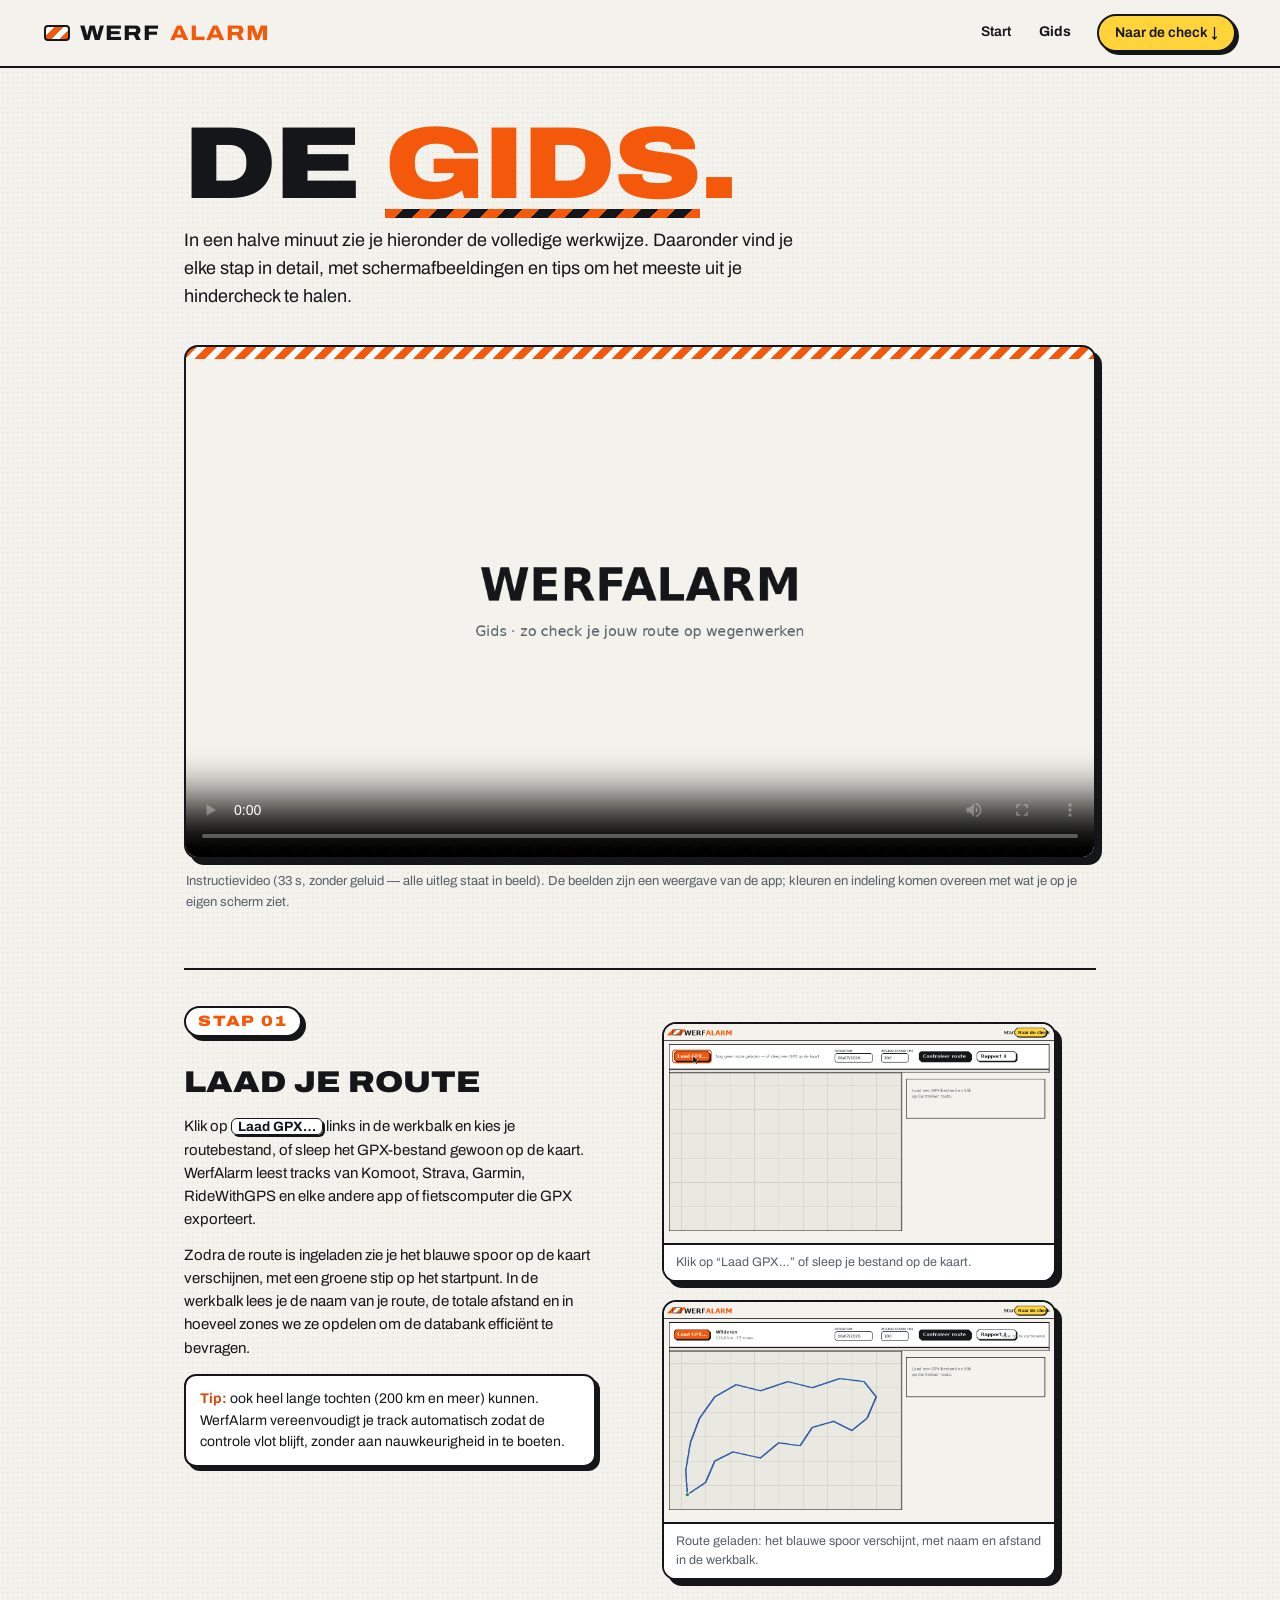
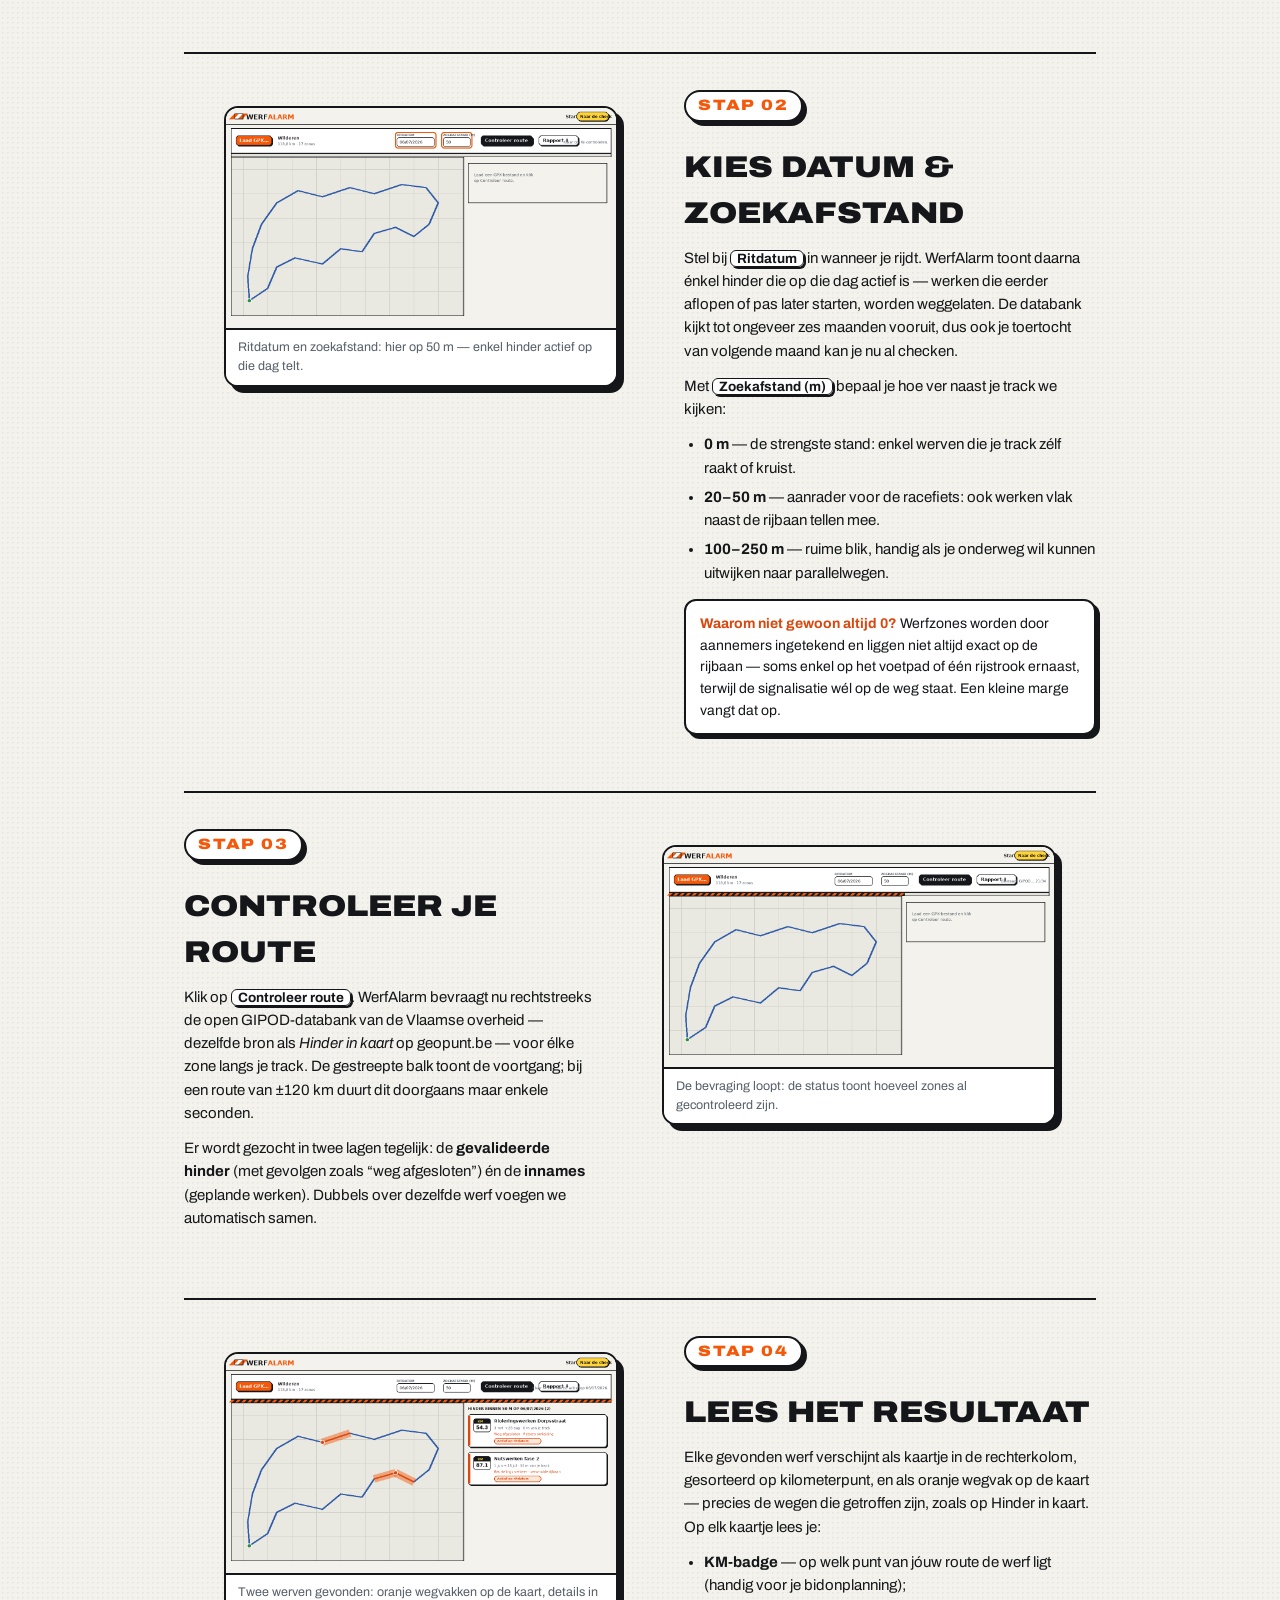
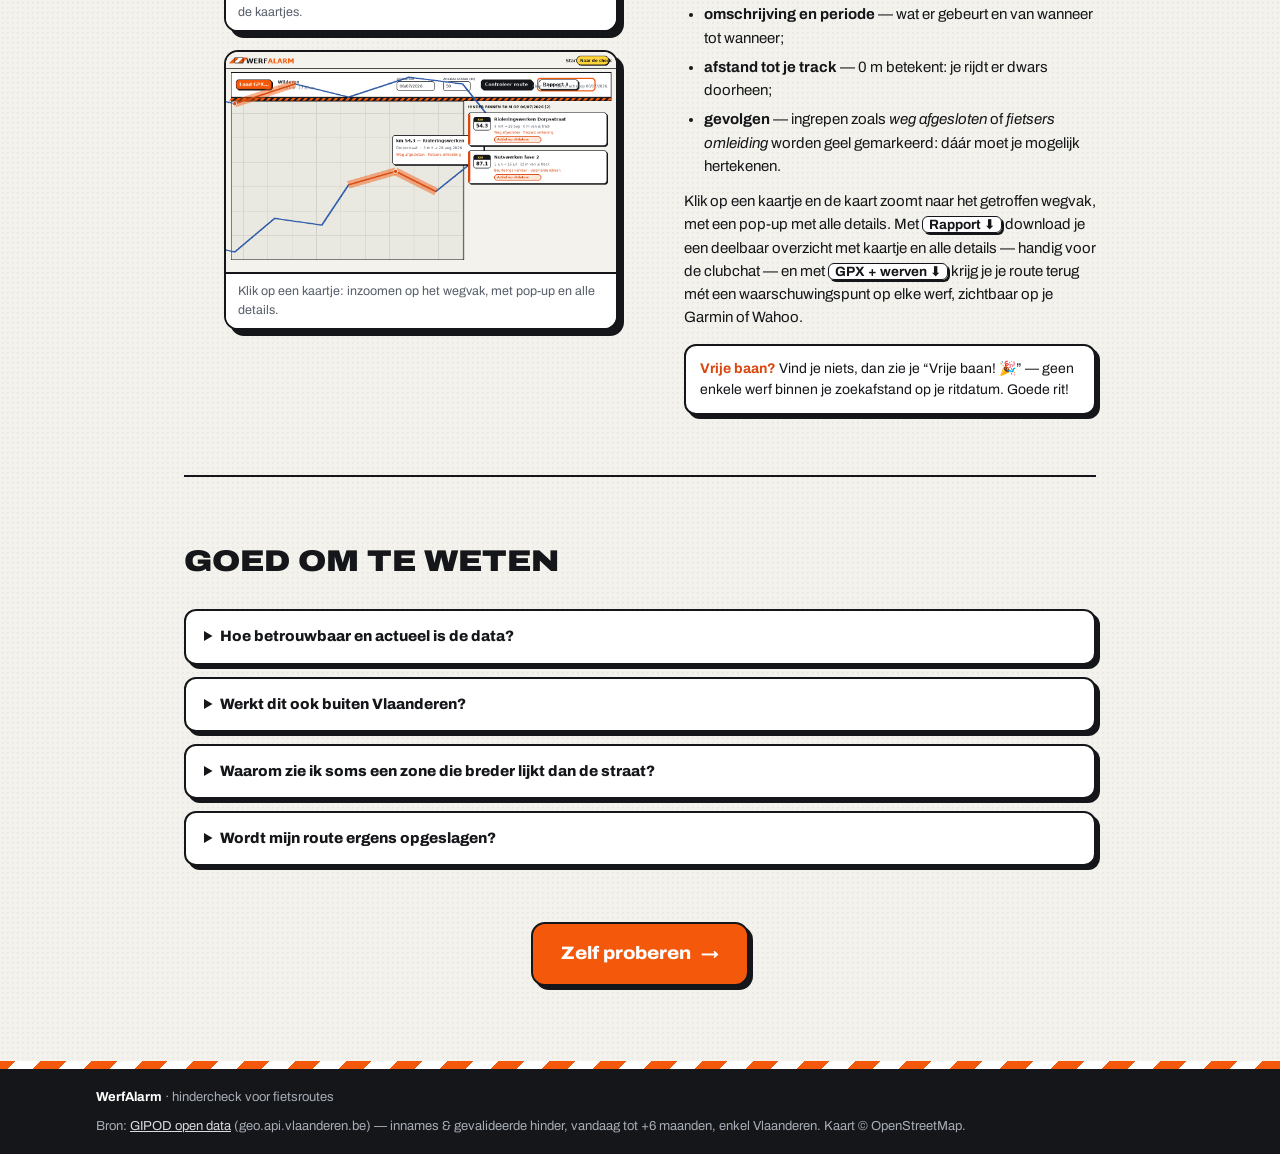
==== gids.html @ 3236983f "Report Extension Adding 2 new sections: - Altitude profie + climb description - Weather forecast" ====
<!DOCTYPE html>
<html lang="nl">
<head>
<meta charset="utf-8">
<meta name="viewport" content="width=device-width, initial-scale=1">
<title>Gids — WerfAlarm</title>
<meta name="description" content="Zo werkt WerfAlarm: bekijk de korte instructievideo en volg de stap-voor-stapgids met schermafbeeldingen.">
<link rel="icon" href="data:image/svg+xml,<svg xmlns='http://www.w3.org/2000/svg' viewBox='0 0 100 100'><text y='.9em' font-size='90'>🚧</text></svg>">
<link rel="preconnect" href="https://fonts.googleapis.com">
<link href="https://fonts.googleapis.com/css2?family=Archivo:ital,wdth,wght@0,62..125,300..900&display=swap" rel="stylesheet">
<link rel="stylesheet" href="css/style.css?v=20">
<style>
  /* pagina-specifiek voor de gids */
  .gids{max-width:1000px;margin:0 auto;padding:clamp(28px,4vw,56px) clamp(16px,4vw,44px)}
  .gids .mega{font-size:clamp(44px,8vw,110px)}
  .gids-intro{font-size:clamp(15px,1.5vw,18px);max-width:62ch;margin:18px 0 34px}
  .video-frame{border:2px solid var(--ink);border-radius:var(--radius);overflow:hidden;
    box-shadow:var(--shadow);background:var(--ink)}
  .video-frame video{display:block;width:100%;height:auto}
  .video-caption{font-size:13px;color:var(--muted);margin:12px 2px 0}
  .gstep{display:grid;grid-template-columns:minmax(0,1fr) minmax(0,1.15fr);gap:26px;align-items:start;
    margin-top:clamp(36px,5vw,56px);padding-top:clamp(24px,3vw,36px);border-top:2px solid var(--ink)}
  .gstep:nth-of-type(even){grid-template-columns:minmax(0,1.15fr) minmax(0,1fr)}
  .gstep:nth-of-type(even) .gtext{order:2}
  .gtext h2{font-weight:900;font-stretch:116%;text-transform:uppercase;font-size:clamp(22px,2.6vw,30px);margin:10px 0 10px}
  .gtext p{margin:0 0 12px;font-size:15px}
  .gtext ul{margin:0 0 12px;padding-left:20px;font-size:15px}
  .gtext li{margin-bottom:6px}
  .gtext .tip{background:var(--paper);border:2px solid var(--ink);border-radius:12px;
    box-shadow:var(--shadow-sm);padding:12px 14px;font-size:14px;margin-top:14px}
  .gtext .tip b{color:var(--orange-deep)}
  .shot{border:2px solid var(--ink);border-radius:var(--radius);box-shadow:var(--shadow);
    overflow:hidden;background:#fff}
  .shot img{display:block;width:100%;height:auto}
  .shot figcaption{font-size:12.5px;color:var(--muted);padding:8px 12px;border-top:2px solid var(--ink);background:var(--paper)}
  .shot + .shot{margin-top:18px}
  kbd,.ui{font:inherit;font-weight:700;font-size:.9em;background:var(--paper);border:1.5px solid var(--ink);
    border-radius:6px;padding:0 6px;box-shadow:2px 2px 0 var(--ink);white-space:nowrap}
  .faq{margin-top:clamp(40px,5vw,60px);padding-top:clamp(24px,3vw,36px);border-top:2px solid var(--ink)}
  .faq h2{font-weight:900;font-stretch:116%;text-transform:uppercase;font-size:clamp(22px,2.6vw,30px)}
  .faq details{background:var(--paper);border:2px solid var(--ink);border-radius:12px;box-shadow:var(--shadow-sm);
    padding:14px 18px;margin-bottom:12px}
  .faq summary{font-weight:800;cursor:pointer;font-size:15px}
  .faq p{font-size:14.5px;margin:10px 0 0}
  .backcta{margin-top:clamp(36px,5vw,56px);text-align:center}
  @media(max-width:760px){.gstep,.gstep:nth-of-type(even){grid-template-columns:1fr}
    .gstep:nth-of-type(even) .gtext{order:0}}
</style>
</head>
<body>

<nav class="topbar">
  <span class="brand"><span class="brand-stripe"></span>WERF<em>ALARM</em></span>
  <a class="navlink" href="index.html#hoe">Start</a>
  <a class="navlink" href="gids.html" aria-current="page"><b>Gids</b></a>
  <a class="navlink navlink-cta" href="index.html#app">Naar de check ↓</a>
</nav>

<main class="gids">
  <h1 class="mega"><span class="mega-line">DE <span class="hl">GIDS</span><span class="dot">.</span></span></h1>
  <p class="gids-intro">In een halve minuut zie je hieronder de volledige werkwijze. Daaronder vind je
  elke stap in detail, met schermafbeeldingen en tips om het meeste uit je hindercheck te halen.</p>

  <!-- ======================= INSTRUCTIEVIDEO ======================= -->
  <div class="video-frame">
    <video controls preload="metadata" poster="assets/gids-poster.png" playsinline>
      <source src="assets/gids.mp4" type="video/mp4">
      Je browser kan deze video niet afspelen. <a href="assets/gids.mp4">Download de video</a>.
    </video>
  </div>
  <p class="video-caption">Instructievideo (33 s, zonder geluid — alle uitleg staat in beeld). De beelden zijn een
  weergave van de app; kleuren en indeling komen overeen met wat je op je eigen scherm ziet.</p>

  <!-- ======================= STAP 1 ======================= -->
  <section class="gstep">
    <div class="gtext">
      <span class="step-nr">STAP 01</span>
      <h2>Laad je route</h2>
      <p>Klik op <span class="ui">Laad GPX…</span> links in de werkbalk en kies je routebestand,
      of sleep het GPX-bestand gewoon op de kaart. WerfAlarm leest tracks van
      Komoot, Strava, Garmin, RideWithGPS en elke andere app of fietscomputer die GPX exporteert.</p>
      <p>Zodra de route is ingeladen zie je het blauwe spoor op de kaart verschijnen, met een groene stip
      op het startpunt. In de werkbalk lees je de naam van je route, de totale afstand en in hoeveel
      zones we ze opdelen om de databank efficiënt te bevragen.</p>
      <div class="tip"><b>Tip:</b> ook heel lange tochten (200&nbsp;km en meer) kunnen. WerfAlarm vereenvoudigt
      je track automatisch zodat de controle vlot blijft, zonder aan nauwkeurigheid in te boeten.</div>
    </div>
    <div>
      <figure class="shot"><img src="assets/img/stap1-laden.png" alt="De werkbalk met de knop Laad GPX oranje omlijnd en de muisaanwijzer erop">
        <figcaption>Klik op “Laad GPX…” of sleep je bestand op de kaart.</figcaption></figure>
      <figure class="shot"><img src="assets/img/stap1-geladen.png" alt="De kaart met het blauwe routespoor en in de werkbalk de routenaam met afstand">
        <figcaption>Route geladen: het blauwe spoor verschijnt, met naam en afstand in de werkbalk.</figcaption></figure>
    </div>
  </section>

  <!-- ======================= STAP 2 ======================= -->
  <section class="gstep">
    <div class="gtext">
      <span class="step-nr">STAP 02</span>
      <h2>Kies datum &amp; zoekafstand</h2>
      <p>Stel bij <span class="ui">Ritdatum</span> in wanneer je rijdt. WerfAlarm toont daarna énkel
      hinder die op die dag actief is — werken die eerder aflopen of pas later starten, worden weggelaten.
      De databank kijkt tot ongeveer zes maanden vooruit, dus ook je toertocht van volgende maand kan je nu al checken.</p>
      <p>Met <span class="ui">Zoekafstand (m)</span> bepaal je hoe ver naast je track we kijken:</p>
      <ul>
        <li><b>0&nbsp;m</b> — de strengste stand: enkel werven die je track zélf raakt of kruist.</li>
        <li><b>20–50&nbsp;m</b> — aanrader voor de racefiets: ook werken vlak naast de rijbaan tellen mee.</li>
        <li><b>100–250&nbsp;m</b> — ruime blik, handig als je onderweg wil kunnen uitwijken naar parallelwegen.</li>
      </ul>
      <div class="tip"><b>Waarom niet gewoon altijd 0?</b> Werfzones worden door aannemers ingetekend en liggen
      niet altijd exact op de rijbaan — soms enkel op het voetpad of één rijstrook ernaast, terwijl de signalisatie
      wél op de weg staat. Een kleine marge vangt dat op.</div>
    </div>
    <div>
      <figure class="shot"><img src="assets/img/stap2-instellingen.png" alt="De velden Ritdatum en Zoekafstand oranje omlijnd, zoekafstand staat op 50 meter">
        <figcaption>Ritdatum en zoekafstand: hier op 50 m — enkel hinder actief op die dag telt.</figcaption></figure>
    </div>
  </section>

  <!-- ======================= STAP 3 ======================= -->
  <section class="gstep">
    <div class="gtext">
      <span class="step-nr">STAP 03</span>
      <h2>Controleer je route</h2>
      <p>Klik op <span class="ui">Controleer route</span>. WerfAlarm bevraagt nu rechtstreeks de open
      GIPOD-databank van de Vlaamse overheid — dezelfde bron als <i>Hinder in kaart</i> op geopunt.be —
      voor élke zone langs je track. De gestreepte balk toont de voortgang; bij een route van ±120&nbsp;km
      duurt dit doorgaans maar enkele seconden.</p>
      <p>Er wordt gezocht in twee lagen tegelijk: de <b>gevalideerde hinder</b> (met gevolgen zoals
      “weg afgesloten”) én de <b>innames</b> (geplande werken). Dubbels over dezelfde werf voegen we
      automatisch samen.</p>
    </div>
    <div>
      <figure class="shot"><img src="assets/img/stap3-bevraging.png" alt="De voortgangsbalk half gevuld met oranje strepen en de status Bevraagt GIPOD 21 van 34">
        <figcaption>De bevraging loopt: de status toont hoeveel zones al gecontroleerd zijn.</figcaption></figure>
    </div>
  </section>

  <!-- ======================= STAP 4 ======================= -->
  <section class="gstep">
    <div class="gtext">
      <span class="step-nr">STAP 04</span>
      <h2>Lees het resultaat</h2>
      <p>Elke gevonden werf verschijnt als kaartje in de rechterkolom, gesorteerd op kilometerpunt, en als
      oranje wegvak op de kaart — precies de wegen die getroffen zijn, zoals op Hinder in kaart. Op elk kaartje lees je:</p>
      <ul>
        <li><b>KM-badge</b> — op welk punt van jóuw route de werf ligt (handig voor je bidonplanning);</li>
        <li><b>omschrijving en periode</b> — wat er gebeurt en van wanneer tot wanneer;</li>
        <li><b>afstand tot je track</b> — 0 m betekent: je rijdt er dwars doorheen;</li>
        <li><b>gevolgen</b> — ingrepen zoals <i>weg afgesloten</i> of <i>fietsers omleiding</i> worden geel gemarkeerd:
        dáár moet je mogelijk hertekenen.</li>
      </ul>
      <p>Klik op een kaartje en de kaart zoomt naar het getroffen wegvak, met een pop-up met alle details.
      Met <span class="ui">Rapport ⬇</span> download je een deelbaar overzicht met kaartje en alle details —
      handig voor de clubchat — en met <span class="ui">GPX + werven ⬇</span> krijg je je route terug mét een
      waarschuwingspunt op elke werf, zichtbaar op je Garmin of Wahoo.</p>
      <div class="tip"><b>Vrije baan?</b> Vind je niets, dan zie je “Vrije baan! 🎉” — geen enkele werf
      binnen je zoekafstand op je ritdatum. Goede rit!</div>
    </div>
    <div>
      <figure class="shot"><img src="assets/img/stap4-resultaat.png" alt="Twee resultaatkaartjes in de rechterkolom en twee oranje werfzones op het routespoor">
        <figcaption>Twee werven gevonden: oranje wegvakken op de kaart, details in de kaartjes.</figcaption></figure>
      <figure class="shot"><img src="assets/img/stap4-detail.png" alt="Ingezoomde kaart met pop-up met kilometerpunt, periode en gevolgen van de werf">
        <figcaption>Klik op een kaartje: inzoomen op het wegvak, met pop-up en alle details.</figcaption></figure>
    </div>
  </section>

  <!-- ======================= FAQ ======================= -->
  <section class="faq">
    <h2>Goed om te weten</h2>
    <details>
      <summary>Hoe betrouwbaar en actueel is de data?</summary>
      <p>WerfAlarm bevraagt live de open GIPOD-databank — het officiële register waarin steden, gemeenten en
      nutsbedrijven innames van de openbare weg in Vlaanderen registreren. Je ziet dus exact dezelfde informatie
      als op geopunt.be/hinder-in-kaart, op het moment dat jij controleert. Kleine, niet-geregistreerde of
      last-minute werken kunnen ontbreken; de databank kijkt tot ±6 maanden vooruit.</p>
    </details>
    <details>
      <summary>Werkt dit ook buiten Vlaanderen?</summary>
      <p>Nee — GIPOD dekt enkel Vlaanderen. Stukken route door Brussel of Wallonië komen leeg terug:
      dat betekent “geen data”, niet “geen wegenwerken”.</p>
    </details>
    <details>
      <summary>Waarom zie ik soms een zone die breder lijkt dan de straat?</summary>
      <p>De vorm komt rechtstreeks van de aannemer of gemeente die de werf intekende. Meestal is dat netjes
      langs de weg, maar soms is het een ruwe cirkel of rechthoek rond de werfzone. Bekijk in dat geval de
      pop-up: de omschrijving en gevolgen vertellen je wat er écht aan de hand is.</p>
    </details>
    <details>
      <summary>Wordt mijn route ergens opgeslagen?</summary>
      <p>Nee. Je GPX wordt volledig in je eigen browser verwerkt; enkel de kaartuitsnedes (zones) worden als
      zoekvraag naar de open databank gestuurd. Er is geen account en er wordt niets bewaard.</p>
    </details>
  </section>

  <div class="backcta">
    <a class="btn btn-primary btn-big" href="index.html#app">Zelf proberen <span class="arrow">→</span></a>
  </div>
</main>

<footer class="footer">
  <div class="barrier thin" aria-hidden="true"></div>
  <div class="footer-inner">
    <span><b>WerfAlarm</b> · hindercheck voor fietsroutes</span>
    <span>Bron: <a href="https://www.geopunt.be/hinder-in-kaart" target="_blank" rel="noopener">GIPOD open data</a> (geo.api.vlaanderen.be) — innames &amp; gevalideerde hinder, vandaag tot +6 maanden, enkel Vlaanderen. Kaart © OpenStreetMap.</span>
  </div>
</footer>

</body>
</html>
---- css/style.css ----
/* =========================================================
   WERFALARM — hindercheck voor fietsroutes
   Redesign 2026: tactile signage-brutalism
   · typografie als architectuur (viewport-geschaalde variabele font)
   · bento-grid met nette mobiele collapse
   · harde offset-schaduwen, zichtbare randen, korrel
   · functionele micro-interacties, scroll-reveals (CSS-only)
   · dopamine-oranje op krijtwit, AA-contrast, reduced-motion-proof
   ========================================================= */
:root{
  --chalk:#F4F2EC;           /* krijtwit (Cloud Dancer-achtig) */
  --paper:#FFFFFF;
  --ink:#141619;             /* asfalt-zwart */
  --muted:#565E68;
  --line:#141619;            /* randen = inkt: tactiel, geen grijs */
  --soft:#E3E1D9;
  --orange:#F4590B;          /* signalisatie, opgeschroefd */
  --orange-deep:#D9480F;
  --orange-bg:#FFE8D9;
  --yellow:#FFD43B;          /* veiligheidsgeel accent */
  --route:#2F5AA8;
  --ok:#2B8A3E;
  --shadow:6px 6px 0 var(--ink);       /* harde offset-schaduw */
  --shadow-sm:4px 4px 0 var(--ink);
  --radius:14px;
  --font:"Archivo",system-ui,sans-serif;
}
*{box-sizing:border-box}
html{scroll-behavior:smooth}
body{margin:0;font-family:var(--font);color:var(--ink);background:var(--chalk);line-height:1.55;
  /* subtiele korrel: tactiel, ~0 bytes extra */
  background-image:radial-gradient(rgba(20,22,25,.05) 1px, transparent 1px);
  background-size:5px 5px}
a{color:inherit}
::selection{background:var(--orange);color:#fff}
:focus-visible{outline:3px solid var(--route);outline-offset:2px}

/* ---------- barrier / nadar-motief ---------- */
.barrier{height:14px;background:repeating-linear-gradient(-45deg,var(--orange) 0 18px,#fff 18px 36px)}
.barrier.thin{height:8px}

/* =========================== TOPBAR =========================== */
.topbar{position:sticky;top:0;z-index:1200;display:flex;align-items:center;gap:24px;
  padding:14px clamp(16px,4vw,44px);background:color-mix(in srgb,var(--chalk) 82%,transparent);
  backdrop-filter:blur(10px);border-bottom:2px solid var(--ink)}
.brand{font-weight:800;font-stretch:118%;font-size:21px;letter-spacing:.05em;display:flex;align-items:center;gap:10px;margin-right:auto}
.brand em{font-style:normal;color:var(--orange)}
.brand-stripe{width:26px;height:16px;background:repeating-linear-gradient(-45deg,var(--orange) 0 6px,#fff 6px 12px);border:2px solid var(--ink);border-radius:4px}
.navlink{font-size:14px;font-weight:600;text-decoration:none;padding:6px 2px;border-bottom:2px solid transparent;transition:border-color .15s}
.navlink:hover{border-color:var(--orange)}
.navlink-cta{border:2px solid var(--ink);border-radius:99px;padding:6px 16px;background:var(--yellow);box-shadow:3px 3px 0 var(--ink);transition:transform .12s,box-shadow .12s}
.navlink-cta:hover{transform:translate(-1px,-1px);box-shadow:4px 4px 0 var(--ink);border-color:var(--ink)}

/* =========================== HERO: TYPE ALS ARCHITECTUUR =========================== */
.hero{padding:clamp(28px,5vw,64px) clamp(16px,4vw,44px) clamp(30px,4vw,56px);max-width:1400px;margin:0 auto}
.mega{margin:0;font-weight:900;font-stretch:120%;text-transform:uppercase;
  font-size:clamp(56px,11.5vw,170px);line-height:.88;letter-spacing:-.01em}
.mega-line{display:block;animation:rise .6s cubic-bezier(.2,.8,.2,1) both}
.mega-line:nth-child(2){animation-delay:.08s;margin-left:clamp(20px,6vw,120px)}
.mega-line:nth-child(3){animation-delay:.16s}
@keyframes rise{from{opacity:0;transform:translateY(.35em)}to{opacity:1;transform:none}}
.hl{color:var(--orange);position:relative;white-space:nowrap}
.hl::after{content:"";position:absolute;left:0;right:0;bottom:.02em;height:.09em;
  background:repeating-linear-gradient(-45deg,var(--orange) 0 12px,var(--ink) 12px 24px)}
.dot{color:var(--orange)}
.hero-row{display:flex;flex-wrap:wrap;gap:28px;align-items:flex-start;justify-content:space-between;
  margin-top:clamp(22px,3vw,40px);padding-top:22px;border-top:2px solid var(--ink)}
.lede{font-size:clamp(16px,1.6vw,20px);max-width:56ch;margin:0;color:var(--ink)}
.lede strong{background:var(--yellow);padding:0 4px;border-radius:4px}
.hero-cta{display:flex;flex-direction:column;gap:10px;align-items:flex-start}
.hero-note{font-size:13px;color:var(--muted);margin:0;line-height:1.5}

/* =========================== MARQUEE (kinetische typografie) =========================== */
.marquee{overflow:hidden;background:var(--ink);color:var(--chalk);border-block:2px solid var(--ink);padding:10px 0}
.marquee-track{display:flex;width:max-content;animation:scroll 26s linear infinite}
.marquee span{font-weight:800;font-stretch:115%;font-size:17px;letter-spacing:.14em;white-space:nowrap;padding-right:1em}
.marquee span::selection{background:var(--yellow);color:var(--ink)}
@keyframes scroll{to{transform:translateX(-50%)}}
.marquee:hover .marquee-track{animation-play-state:paused}

/* =========================== BENTO =========================== */
.bento-wrap{max-width:1400px;margin:0 auto;padding:clamp(36px,5vw,64px) clamp(16px,4vw,44px)}
.section-title{font-weight:900;font-stretch:118%;text-transform:uppercase;
  font-size:clamp(26px,3.6vw,44px);letter-spacing:0;margin:0 0 24px}
.bento{display:grid;gap:16px;grid-template-columns:repeat(6,1fr)}
.cell{background:var(--paper);border:2px solid var(--ink);border-radius:var(--radius);
  padding:22px;box-shadow:var(--shadow);transition:transform .15s,box-shadow .15s}
.cell:hover{transform:translate(-2px,-2px);box-shadow:8px 8px 0 var(--ink)}
.cell-step{grid-column:span 2}
.cell-stat{grid-column:span 2;display:flex;flex-direction:column;justify-content:flex-end;min-height:150px}
.cell-live{grid-column:span 2;position:relative}
.cell-orange{background:var(--orange);color:#fff}
.cell-orange p{color:#fff}
.step-nr{font-weight:900;font-stretch:120%;font-size:15px;letter-spacing:.12em;color:var(--orange);
  border:2px solid var(--ink);border-radius:99px;padding:2px 12px;display:inline-block;background:var(--paper);box-shadow:var(--shadow-sm);margin-bottom:12px}
.cell h3{font-weight:800;font-stretch:112%;font-size:20px;text-transform:uppercase;letter-spacing:.02em;margin:0 0 6px}
.cell p{margin:0;font-size:14.5px;color:var(--muted)}
.stat{font-weight:900;font-stretch:122%;font-size:clamp(52px,5.5vw,76px);line-height:.9}
.stat small{font-size:.35em;font-weight:800;letter-spacing:.06em;margin-left:4px}
.pulse{position:absolute;top:22px;right:22px;width:14px;height:14px;border-radius:50%;background:var(--ok);border:2px solid var(--ink)}
.pulse::after{content:"";position:absolute;inset:-6px;border-radius:50%;border:2px solid var(--ok);animation:ping 1.8s ease-out infinite}
@keyframes ping{from{transform:scale(.5);opacity:1}to{transform:scale(1.5);opacity:0}}

/* CSS-only scroll-reveal (progressief; valt terug op gewoon zichtbaar) */
@supports (animation-timeline: view()){
  .reveal{animation:reveal .5s ease-out both;animation-timeline:view();animation-range:entry 0% entry 55%}
  @keyframes reveal{from{opacity:0;transform:translateY(22px)}to{opacity:1;transform:none}}
}

/* =========================== BUTTONS =========================== */
.btn{font:inherit;font-weight:800;font-stretch:110%;font-size:15px;padding:12px 22px;border-radius:12px;
  border:2px solid var(--ink);cursor:pointer;text-decoration:none;display:inline-flex;align-items:center;gap:10px;
  box-shadow:var(--shadow-sm);transition:transform .12s,box-shadow .12s,background .15s}
.btn:hover:not([disabled]){transform:translate(-2px,-2px);box-shadow:6px 6px 0 var(--ink)}
.btn:active:not([disabled]){transform:translate(2px,2px);box-shadow:1px 1px 0 var(--ink)}
.btn[disabled]{opacity:.45;cursor:default;box-shadow:var(--shadow-sm)}
.btn-primary{background:var(--orange);color:#fff}
.btn-primary:hover:not([disabled]){background:var(--orange-deep)}
.btn-big{font-size:18px;padding:16px 28px;border-radius:14px}
.btn-big .arrow{transition:transform .15s}
.btn-big:hover .arrow{transform:translateX(4px)}
.btn-dark{background:var(--ink);color:#fff}
.btn-ghost{background:var(--paper);color:var(--ink)}
.filebtn{position:relative;overflow:hidden}
.filebtn input{position:absolute;inset:0;opacity:0;cursor:pointer}

/* =========================== APP =========================== */
.app{max-width:1400px;margin:0 auto;padding:0 clamp(12px,3vw,32px) 44px}
.toolbar{display:flex;flex-wrap:wrap;align-items:end;gap:14px;background:var(--paper);
  border:2px solid var(--ink);border-radius:var(--radius) var(--radius) 0 0;padding:16px 18px;position:relative;z-index:500}
.routeinfo{font-size:13.5px;color:var(--muted);align-self:center;margin-right:auto}
.routeinfo b{color:var(--ink)}
.field{display:flex;flex-direction:column;gap:4px}
.field label{font-size:11.5px;font-weight:700;letter-spacing:.08em;text-transform:uppercase;color:var(--muted)}
.field input,.field select{font:inherit;font-size:15px;padding:9px 10px;border:2px solid var(--ink);border-radius:10px;background:#fff}
.field select{cursor:pointer}
#range{width:92px}
.checkline{display:inline-flex;align-items:center;gap:8px;font-size:13.5px;font-weight:700;color:var(--ink);
  border:2px solid var(--ink);border-radius:10px;background:#fff;padding:8px 12px;cursor:pointer;user-select:none}
.checkline input{width:16px;height:16px;accent-color:var(--orange-deep);cursor:pointer}
.checkline:has(input:checked){background:var(--orange-bg)}
.status{font-size:13.5px;color:var(--muted);align-self:center;min-width:170px}
.bar{height:8px;background:var(--soft);border-inline:2px solid var(--ink)}
.bar i{display:block;height:100%;width:0;transition:width .3s;
  background:repeating-linear-gradient(-45deg,var(--orange) 0 12px,var(--ink) 12px 24px)}

/* routestrook: je rit van 0 → einde, met een tik per werf */
.strip{position:relative;height:64px;background:var(--paper);border-inline:2px solid var(--ink);border-bottom:2px solid var(--ink);padding:0 26px}
.strip-line{position:absolute;left:26px;right:26px;top:30px;height:4px;background:var(--ink);border-radius:2px}
.strip-start{position:absolute;top:24px;width:16px;height:16px;border-radius:50%;background:var(--ok);border:2px solid var(--ink);transform:translateX(-50%)}
.strip-end{position:absolute;top:24px;width:16px;height:16px;background:
  conic-gradient(var(--ink) 0 25%,#fff 0 50%,var(--ink) 0 75%,#fff 0);border:2px solid var(--ink);transform:translateX(-50%)}
.strip-label{position:absolute;top:44px;font-size:11px;font-weight:700;color:var(--muted);transform:translateX(-50%)}
.strip-tick{position:absolute;top:16px;width:18px;height:18px;padding:0;transform:translateX(-50%) rotate(45deg);
  background:var(--orange);border:2px solid var(--ink);border-radius:4px;cursor:pointer;box-shadow:2px 2px 0 var(--ink);
  transition:transform .12s,background .12s}
.strip-tick:hover{transform:translateX(-50%) rotate(45deg) scale(1.25);background:var(--orange-deep)}
.strip-tick span{position:absolute;inset:0;transform:rotate(-45deg);font-size:0}
.card.flash{animation:flash .9s ease-out}
@keyframes flash{0%{background:var(--yellow)}100%{background:var(--paper)}}
.card.hard{border-left-color:#A61E04}
.hardtag{display:inline-block;font-size:11px;font-weight:800;padding:2px 10px;border-radius:99px;margin:6px 0 0 6px;
  background:#A61E04;color:#fff;border:1.5px solid var(--ink)}
.strip-tick.hard{background:#A61E04}
.strip-tick.hard:hover{background:#7E1703}

/* segmented filter/sorteer-knoppen boven de resultaten */
.seg-row{display:flex;flex-wrap:wrap;gap:10px;margin:2px 0 14px}
.seg{display:inline-flex;border:2px solid var(--ink);border-radius:10px;overflow:hidden;background:var(--paper);box-shadow:var(--shadow-sm)}
.seg-btn{font:inherit;font-weight:700;font-size:12.5px;padding:7px 12px;border:none;background:var(--paper);cursor:pointer}
.seg-btn+.seg-btn{border-left:2px solid var(--ink)}
.seg-btn[aria-pressed="true"]{background:var(--ink);color:var(--yellow)}
.seg-btn:hover:not([aria-pressed="true"]){background:var(--orange-bg)}

.workspace{display:grid;grid-template-columns:minmax(0,1.35fr) minmax(360px,1fr);min-height:560px;
  border:2px solid var(--ink);border-top:none;border-radius:0 0 var(--radius) var(--radius);overflow:hidden;box-shadow:var(--shadow)}
.map{min-height:420px}
.map.dropping{outline:5px dashed var(--orange);outline-offset:-5px}
.results{overflow:auto;max-height:78vh;border-left:2px solid var(--ink);background:var(--chalk);padding:16px}
.results h2{font-weight:800;font-stretch:112%;font-size:15px;text-transform:uppercase;letter-spacing:.1em;color:var(--ink);margin:16px 0 12px}

/* resultaatkaarten */
.card{background:var(--paper);border:2px solid var(--ink);border-left:8px solid var(--orange-deep);border-radius:12px;
  padding:12px 14px;margin-bottom:14px;cursor:pointer;display:flex;gap:14px;box-shadow:var(--shadow-sm);
  transition:transform .12s,box-shadow .12s}
.card:hover{transform:translate(-2px,-2px);box-shadow:6px 6px 0 var(--ink)}
.km{flex:0 0 auto;width:62px;border:2px solid var(--ink);border-radius:10px;overflow:hidden;text-align:center;align-self:flex-start;background:#fff}
.km b{display:block;background:var(--ink);color:var(--yellow);font-size:10px;letter-spacing:.16em;padding:2px 0;font-weight:800}
.km span{display:block;font-weight:900;font-stretch:115%;font-size:20px;font-variant-numeric:tabular-nums;padding:2px 0 4px}
.body{min-width:0}
.body h3{margin:0 0 3px;font-size:15px;font-weight:700;line-height:1.3}
.meta{font-size:12.5px;color:var(--muted);line-height:1.55}
.meta b{color:var(--ink);font-weight:600}
.chip{display:inline-block;font-size:11px;font-weight:800;padding:2px 10px;border-radius:99px;margin-top:6px;
  background:var(--orange-bg);color:var(--orange-deep);border:1.5px solid var(--orange-deep)}
.cons{font-size:12.5px;margin-top:6px}
.cons em{font-style:normal;background:var(--yellow);border-radius:4px;padding:0 4px;font-weight:700}

.empty{border:2px dashed var(--ink);border-radius:var(--radius);padding:28px 22px;text-align:center;color:var(--muted);font-size:14.5px;background:var(--paper)}
.empty-icon{font-size:34px;display:block;margin-bottom:8px}
.empty strong{color:var(--ok)}
.error{display:none;background:#FDEBEB;border:2px solid #8A2626;color:#8A2626;border-radius:var(--radius);padding:12px 14px;font-size:13.5px;line-height:1.5;margin-bottom:12px}
.note{font-size:12.5px;color:var(--muted)}

/* =========================== FOOTER =========================== */
.footer{background:var(--ink);color:#A7ADB6;margin-top:24px}
.footer-inner{max-width:1200px;margin:0 auto;padding:18px clamp(20px,5vw,56px);display:flex;flex-wrap:wrap;gap:8px 28px;font-size:13px}
.footer b{color:#fff}
.footer a{color:#D8DBDF}

/* =========================== RESPONSIVE =========================== */
@media(max-width:1020px){
  .cell-step{grid-column:span 3}
  .cell-stat,.cell-live{grid-column:span 3}
}
@media(max-width:680px){
  .bento{grid-template-columns:1fr}
  .cell-step,.cell-stat,.cell-live{grid-column:span 1}
  .mega-line:nth-child(2){margin-left:8vw}
  .workspace{grid-template-columns:1fr;grid-template-rows:48vh minmax(0,1fr)}
  .results{border-left:none;border-top:2px solid var(--ink);max-height:none}
  .navlink:not(.navlink-cta){display:none}
}
/* =========================== TOEGANKELIJKHEID =========================== */
@media(prefers-reduced-motion:reduce){
  html{scroll-behavior:auto}
  .mega-line{animation:none}
  .marquee-track{animation:none;flex-wrap:wrap}
  .pulse::after{animation:none}
  .reveal{animation:none!important}
  .card.flash{animation:none}
  .strip-tick{transition:none}
  .btn,.card,.cell,.navlink-cta,.bar i{transition:none}
}
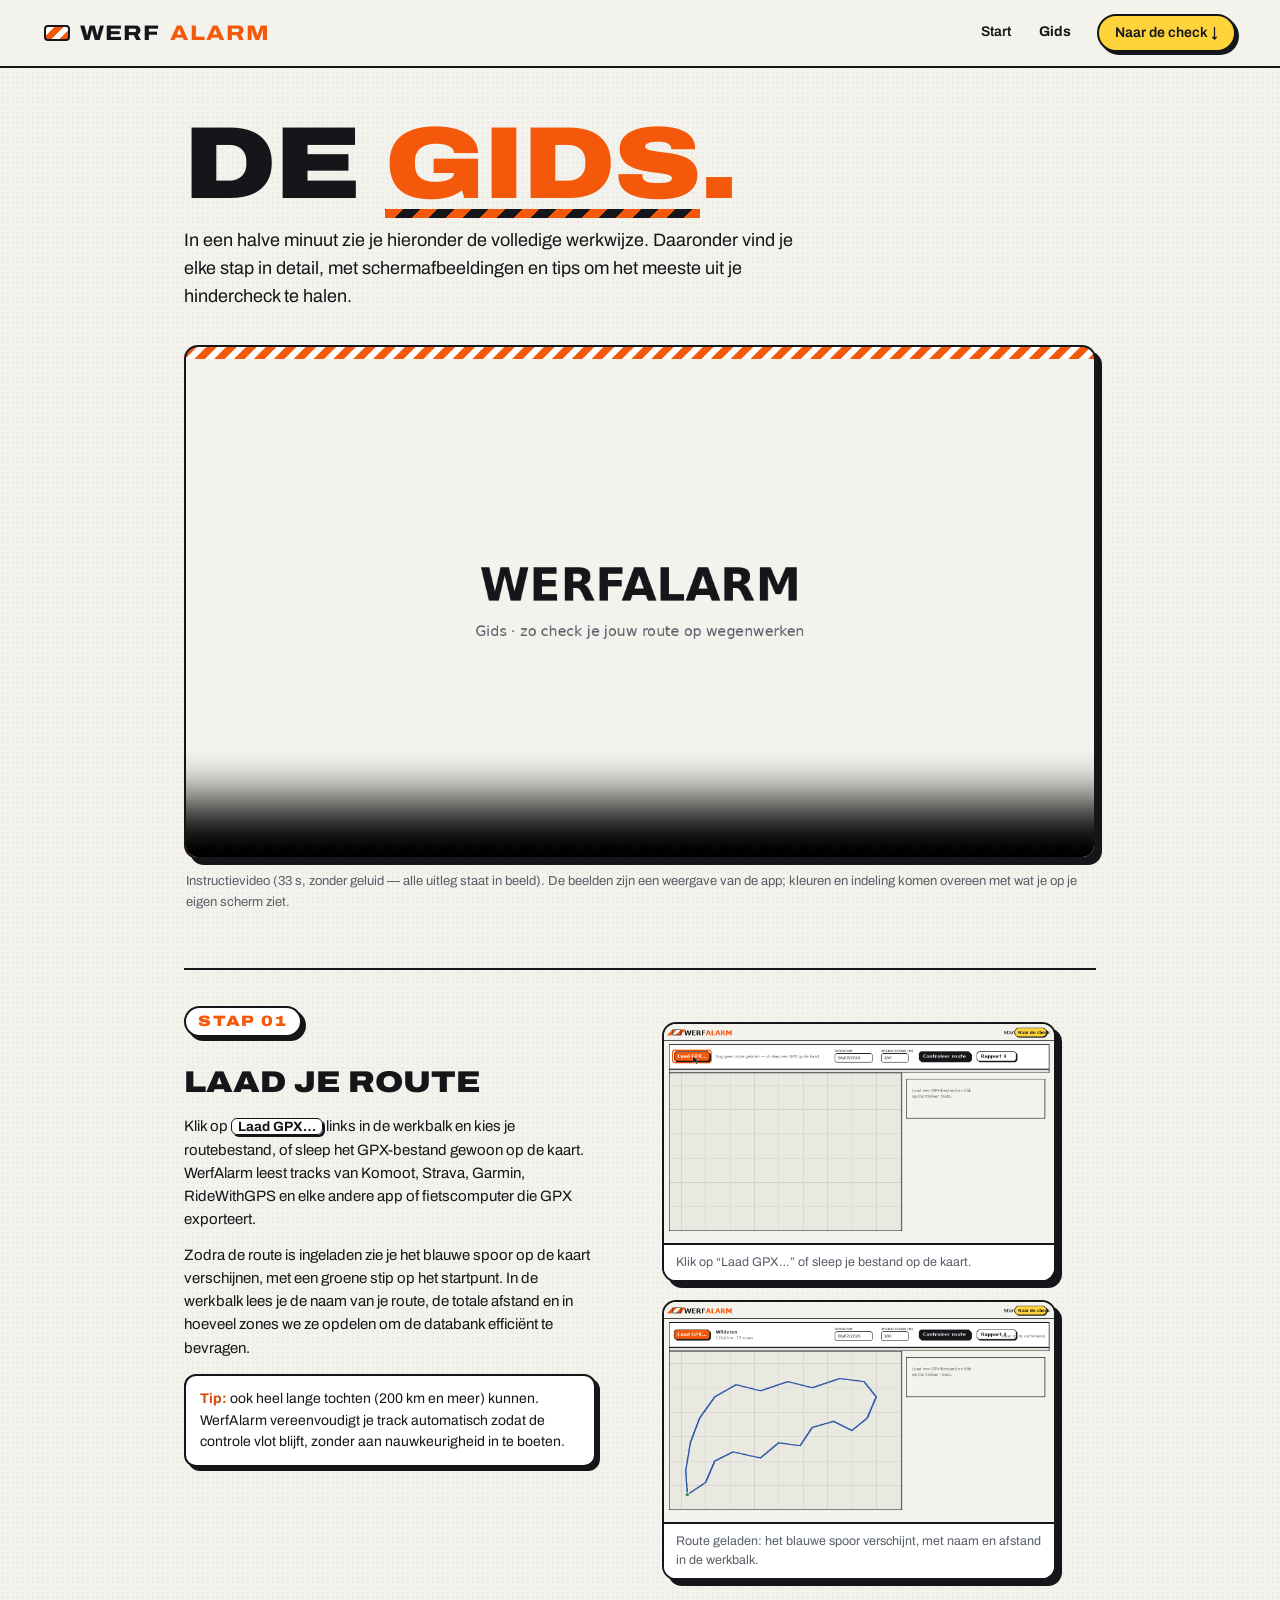
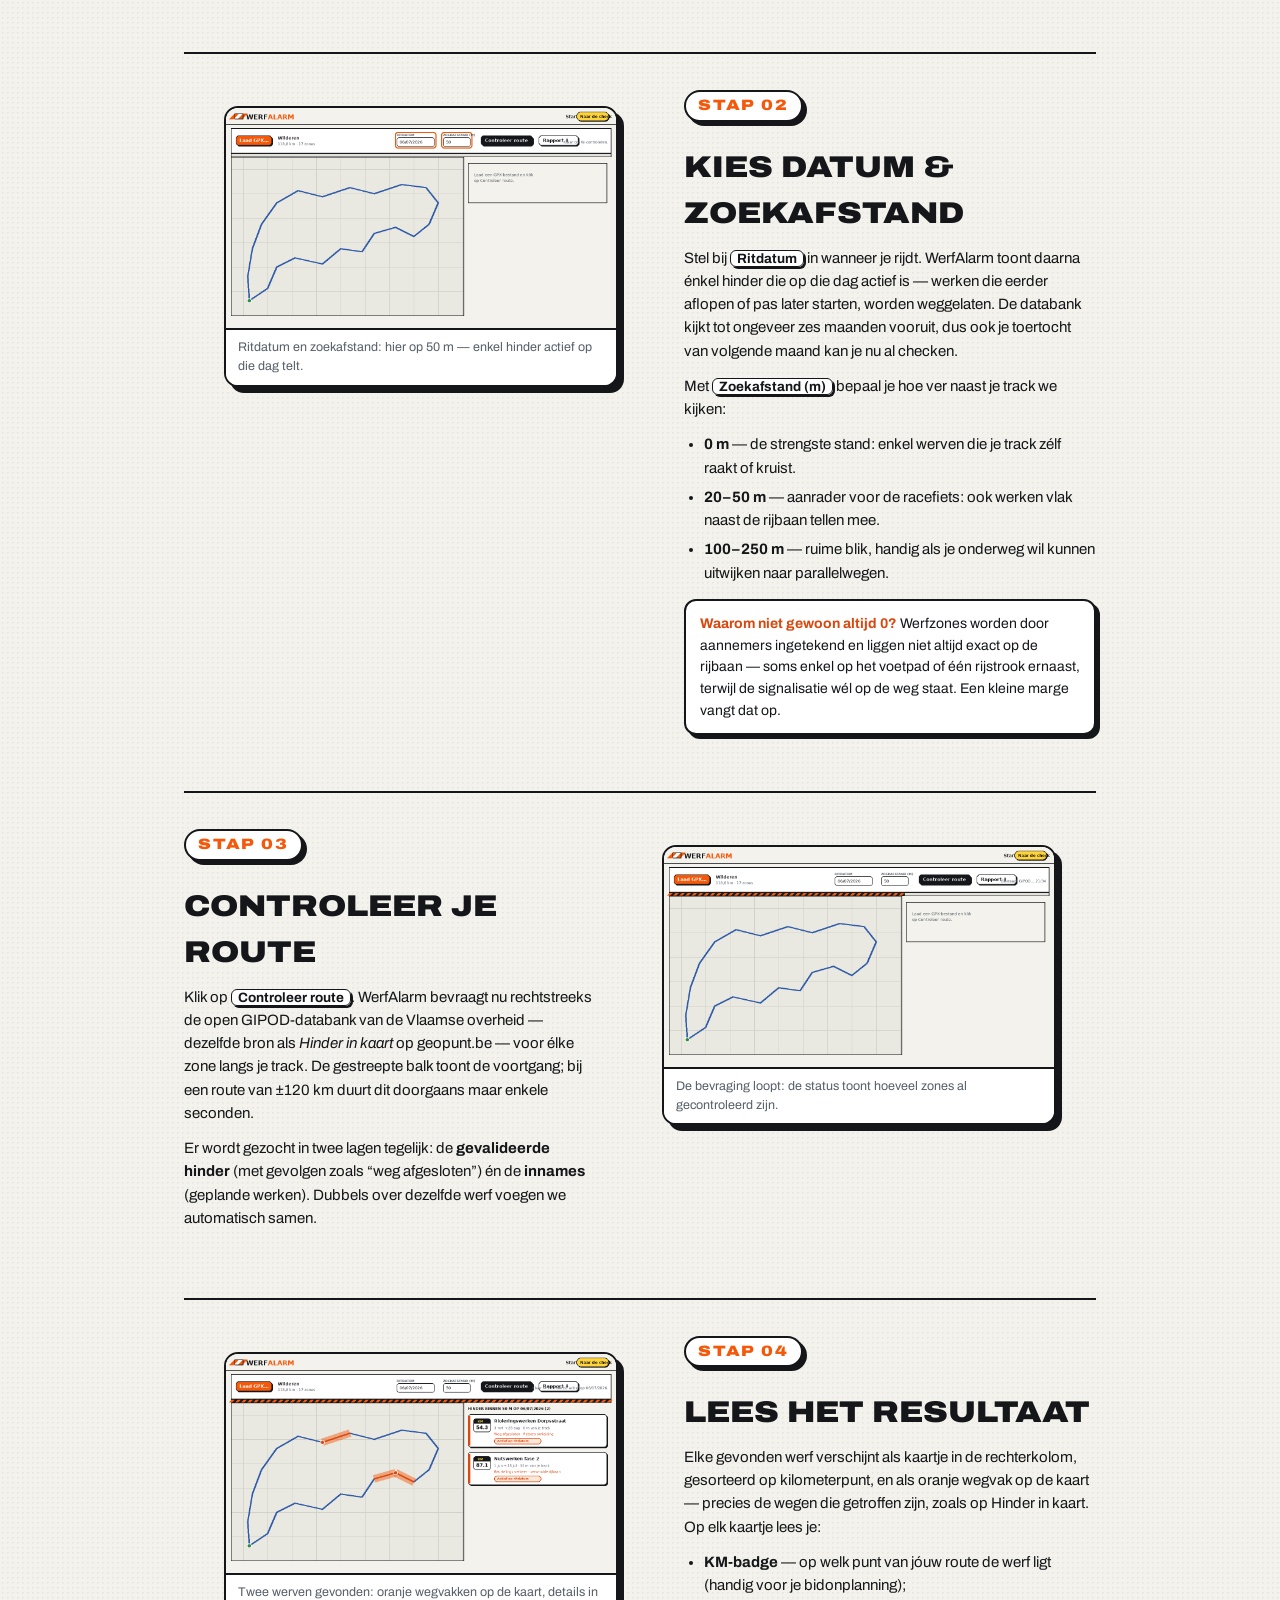
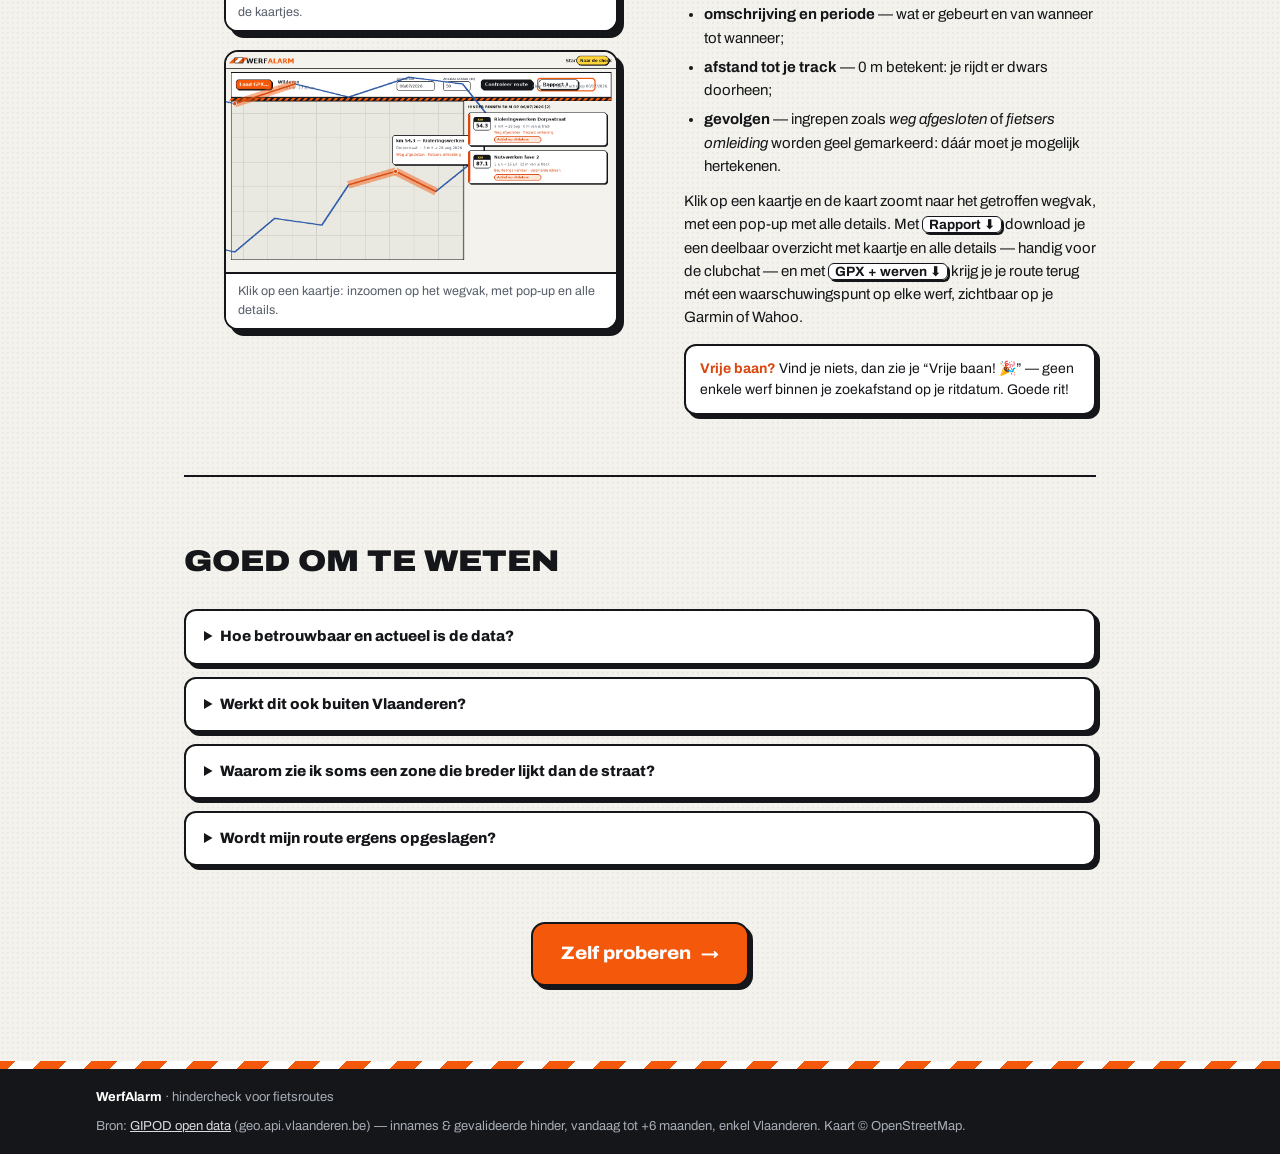
==== commit d0d990bc: "Extending the report functionality" ====
--- a/gids.html
+++ b/gids.html
@@ -8,7 +8,7 @@
 <link rel="icon" href="data:image/svg+xml,<svg xmlns='http://www.w3.org/2000/svg' viewBox='0 0 100 100'><text y='.9em' font-size='90'>🚧</text></svg>">
 <link rel="preconnect" href="https://fonts.googleapis.com">
 <link href="https://fonts.googleapis.com/css2?family=Archivo:ital,wdth,wght@0,62..125,300..900&display=swap" rel="stylesheet">
-<link rel="stylesheet" href="css/style.css?v=20">
+<link rel="stylesheet" href="css/style.css?v=21">
 <style>
   /* pagina-specifiek voor de gids */
   .gids{max-width:1000px;margin:0 auto;padding:clamp(28px,4vw,56px) clamp(16px,4vw,44px)}
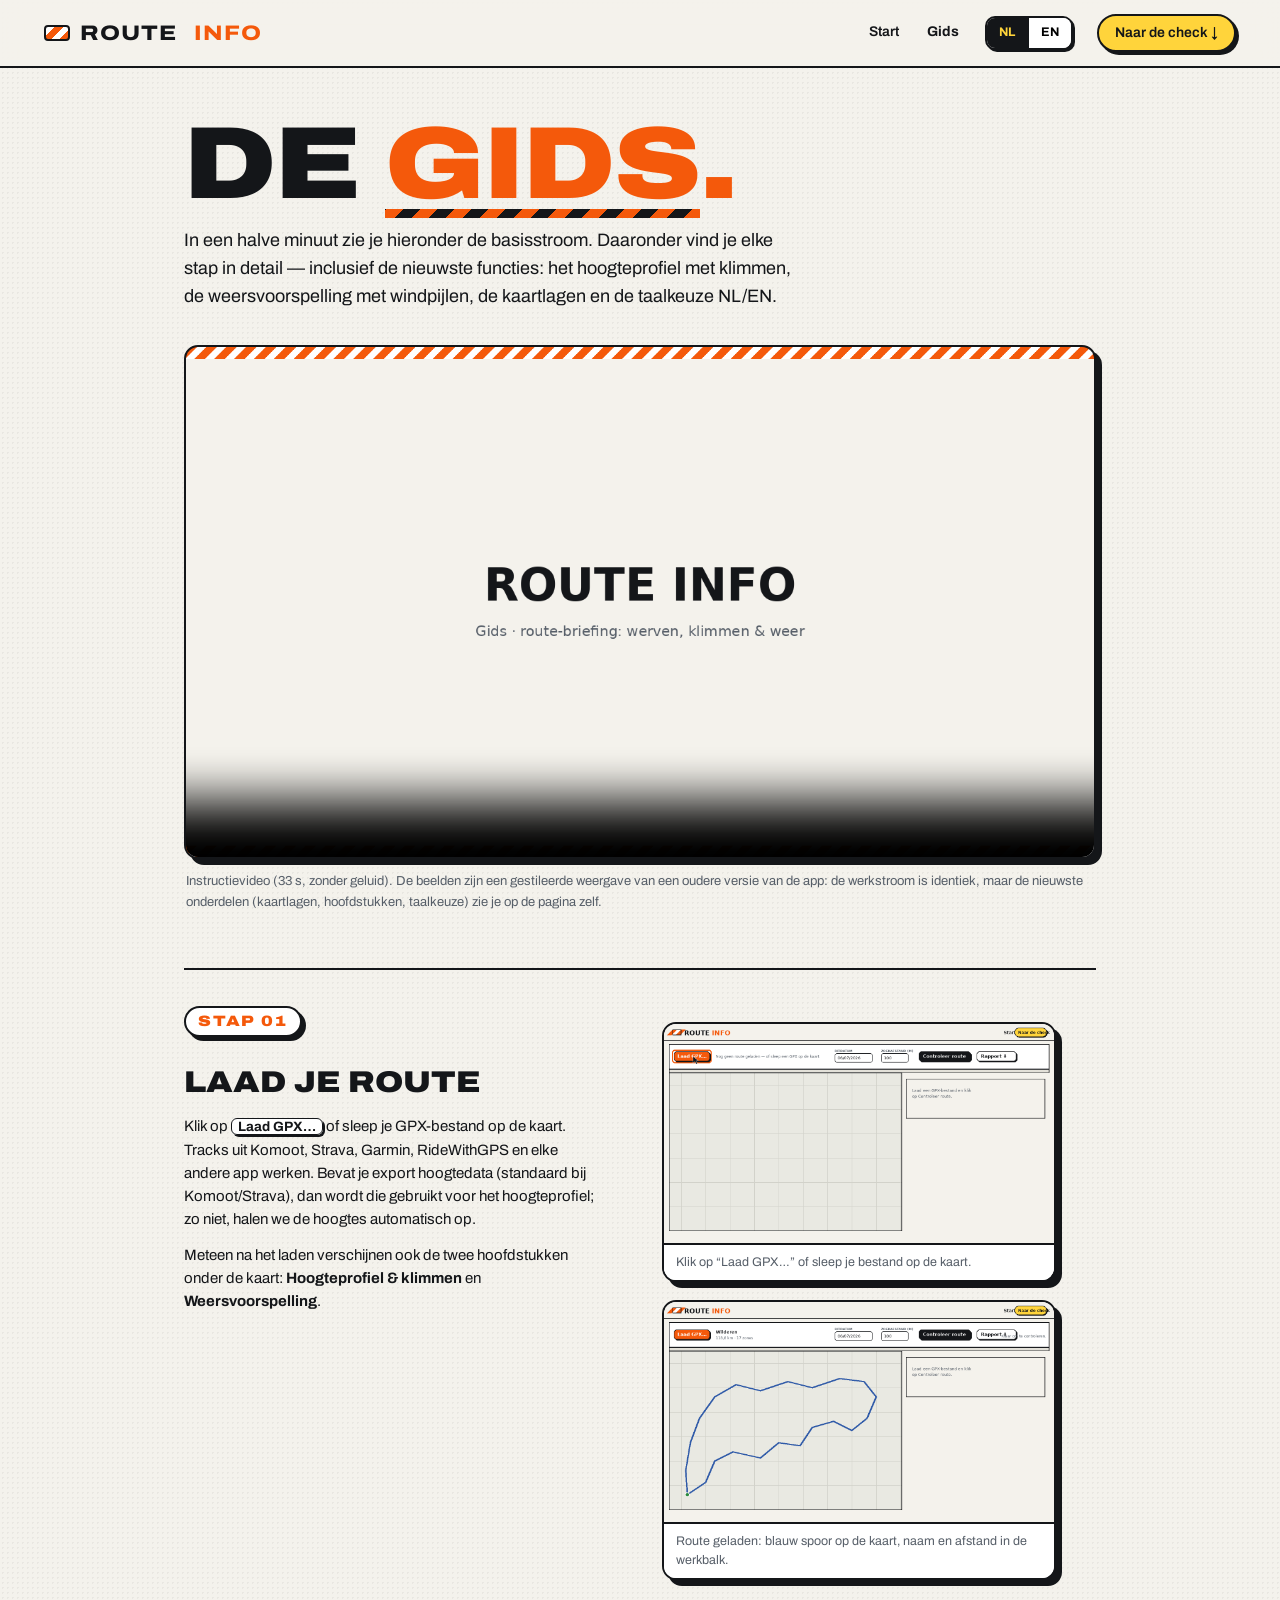
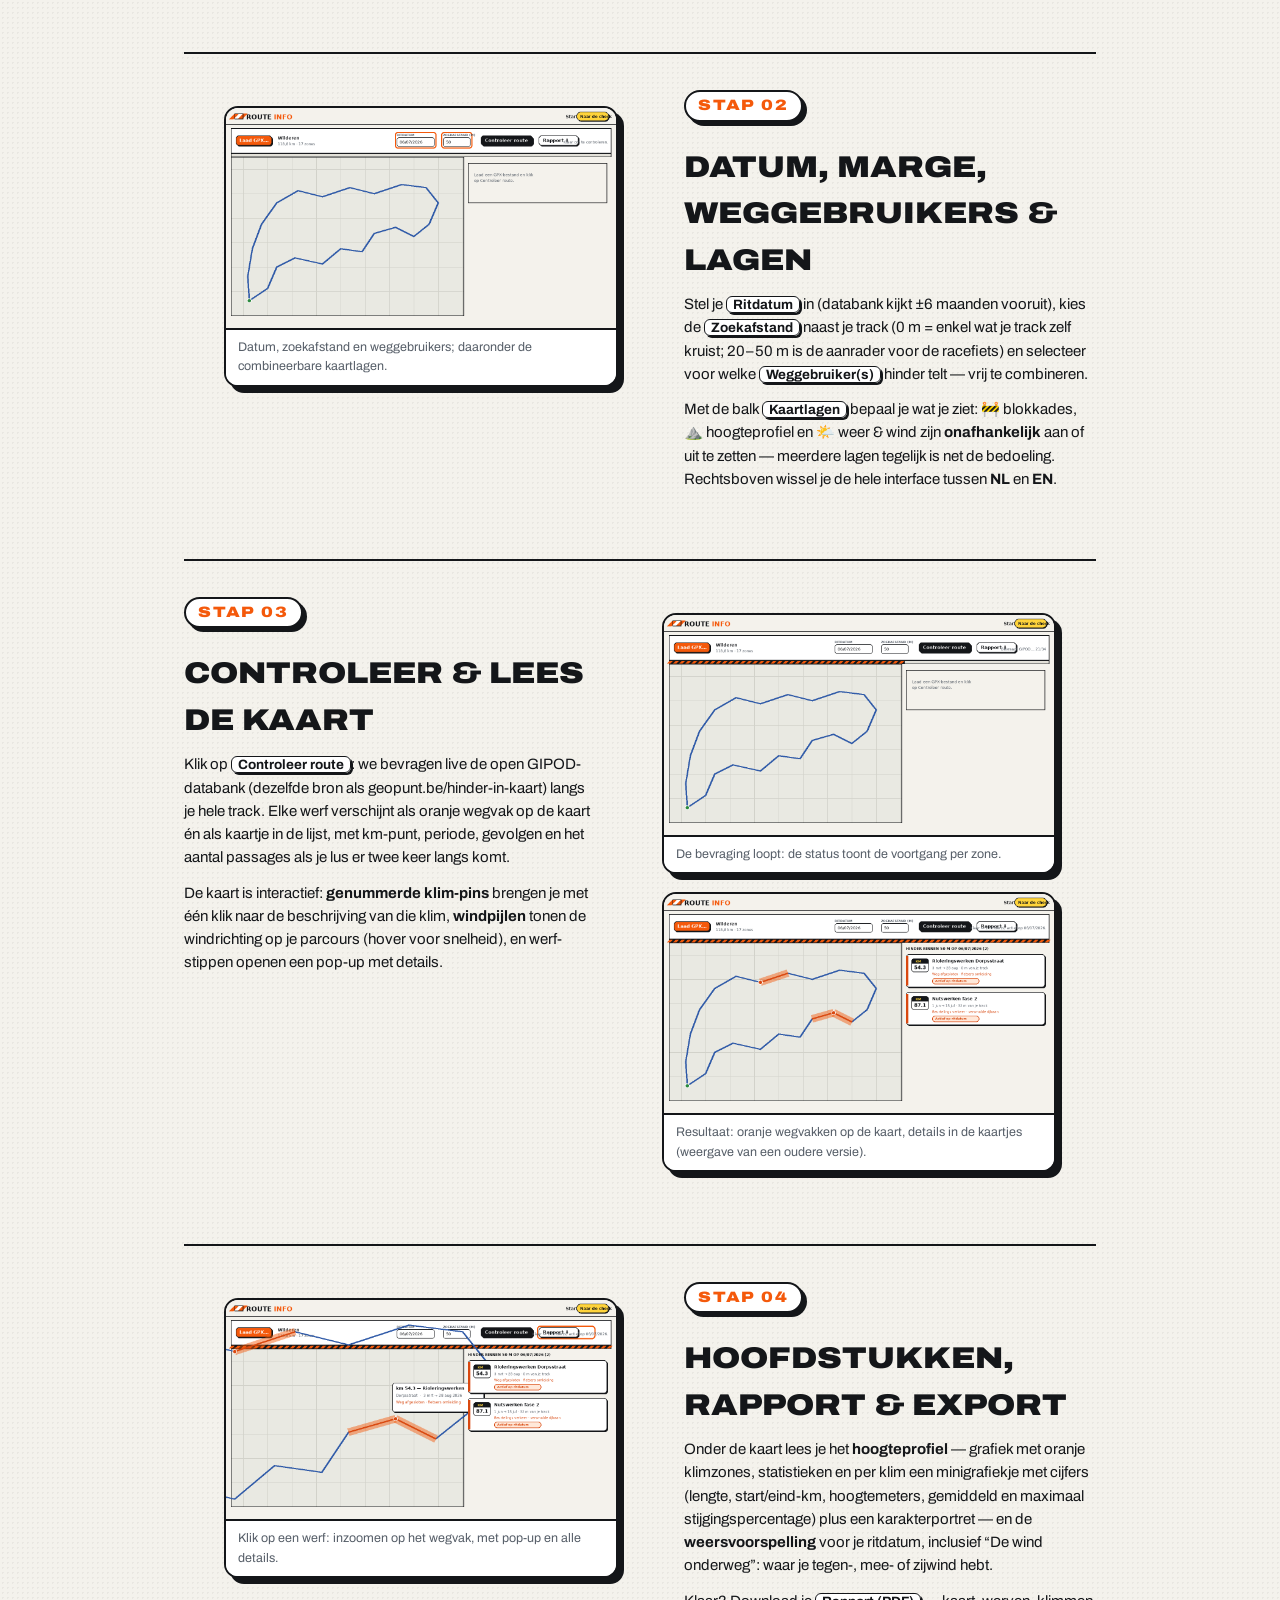
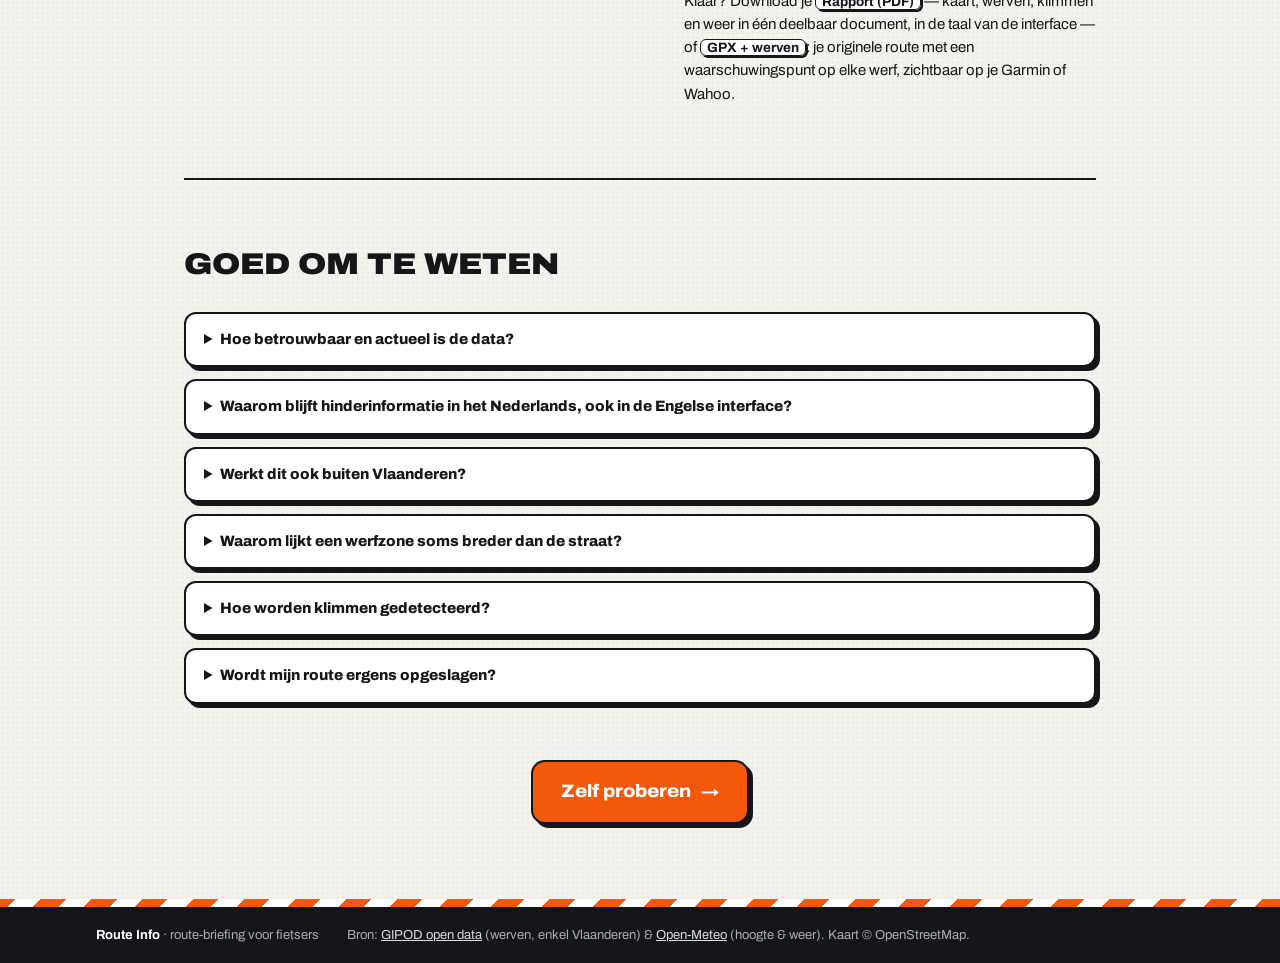
==== commit 29c22808: "Version 3.0 Full update of the website with new functionalities and a new name" ====
--- a/gids.html
+++ b/gids.html
@@ -3,19 +3,17 @@
 <head>
 <meta charset="utf-8">
 <meta name="viewport" content="width=device-width, initial-scale=1">
-<title>Gids — WerfAlarm</title>
-<meta name="description" content="Zo werkt WerfAlarm: bekijk de korte instructievideo en volg de stap-voor-stapgids met schermafbeeldingen.">
-<link rel="icon" href="data:image/svg+xml,<svg xmlns='http://www.w3.org/2000/svg' viewBox='0 0 100 100'><text y='.9em' font-size='90'>🚧</text></svg>">
+<title>Gids — Route Info</title>
+<meta name="description" content="Zo werkt Route Info: video, stap-voor-stapgids en veelgestelde vragen — in het Nederlands of Engels.">
+<link rel="icon" href="data:image/svg+xml,<svg xmlns='http://www.w3.org/2000/svg' viewBox='0 0 100 100'><text y='.9em' font-size='90'>🚴</text></svg>">
 <link rel="preconnect" href="https://fonts.googleapis.com">
 <link href="https://fonts.googleapis.com/css2?family=Archivo:ital,wdth,wght@0,62..125,300..900&display=swap" rel="stylesheet">
-<link rel="stylesheet" href="css/style.css?v=21">
+<link rel="stylesheet" href="css/style.css?v=23">
 <style>
-  /* pagina-specifiek voor de gids */
   .gids{max-width:1000px;margin:0 auto;padding:clamp(28px,4vw,56px) clamp(16px,4vw,44px)}
   .gids .mega{font-size:clamp(44px,8vw,110px)}
   .gids-intro{font-size:clamp(15px,1.5vw,18px);max-width:62ch;margin:18px 0 34px}
-  .video-frame{border:2px solid var(--ink);border-radius:var(--radius);overflow:hidden;
-    box-shadow:var(--shadow);background:var(--ink)}
+  .video-frame{border:2px solid var(--ink);border-radius:var(--radius);overflow:hidden;box-shadow:var(--shadow);background:var(--ink)}
   .video-frame video{display:block;width:100%;height:auto}
   .video-caption{font-size:13px;color:var(--muted);margin:12px 2px 0}
   .gstep{display:grid;grid-template-columns:minmax(0,1fr) minmax(0,1.15fr);gap:26px;align-items:start;
@@ -24,187 +22,135 @@
   .gstep:nth-of-type(even) .gtext{order:2}
   .gtext h2{font-weight:900;font-stretch:116%;text-transform:uppercase;font-size:clamp(22px,2.6vw,30px);margin:10px 0 10px}
   .gtext p{margin:0 0 12px;font-size:15px}
-  .gtext ul{margin:0 0 12px;padding-left:20px;font-size:15px}
-  .gtext li{margin-bottom:6px}
-  .gtext .tip{background:var(--paper);border:2px solid var(--ink);border-radius:12px;
-    box-shadow:var(--shadow-sm);padding:12px 14px;font-size:14px;margin-top:14px}
+  .gtext .tip{background:var(--paper);border:2px solid var(--ink);border-radius:12px;box-shadow:var(--shadow-sm);padding:12px 14px;font-size:14px;margin-top:14px}
   .gtext .tip b{color:var(--orange-deep)}
-  .shot{border:2px solid var(--ink);border-radius:var(--radius);box-shadow:var(--shadow);
-    overflow:hidden;background:#fff}
+  .shot{border:2px solid var(--ink);border-radius:var(--radius);box-shadow:var(--shadow);overflow:hidden;background:#fff}
   .shot img{display:block;width:100%;height:auto}
   .shot figcaption{font-size:12.5px;color:var(--muted);padding:8px 12px;border-top:2px solid var(--ink);background:var(--paper)}
   .shot + .shot{margin-top:18px}
-  kbd,.ui{font:inherit;font-weight:700;font-size:.9em;background:var(--paper);border:1.5px solid var(--ink);
-    border-radius:6px;padding:0 6px;box-shadow:2px 2px 0 var(--ink);white-space:nowrap}
+  kbd,.ui{font:inherit;font-weight:700;font-size:.9em;background:var(--paper);border:1.5px solid var(--ink);border-radius:6px;padding:0 6px;box-shadow:2px 2px 0 var(--ink);white-space:nowrap}
   .faq{margin-top:clamp(40px,5vw,60px);padding-top:clamp(24px,3vw,36px);border-top:2px solid var(--ink)}
   .faq h2{font-weight:900;font-stretch:116%;text-transform:uppercase;font-size:clamp(22px,2.6vw,30px)}
-  .faq details{background:var(--paper);border:2px solid var(--ink);border-radius:12px;box-shadow:var(--shadow-sm);
-    padding:14px 18px;margin-bottom:12px}
+  .faq details{background:var(--paper);border:2px solid var(--ink);border-radius:12px;box-shadow:var(--shadow-sm);padding:14px 18px;margin-bottom:12px}
   .faq summary{font-weight:800;cursor:pointer;font-size:15px}
   .faq p{font-size:14.5px;margin:10px 0 0}
   .backcta{margin-top:clamp(36px,5vw,56px);text-align:center}
-  @media(max-width:760px){.gstep,.gstep:nth-of-type(even){grid-template-columns:1fr}
-    .gstep:nth-of-type(even) .gtext{order:0}}
+  @media(max-width:760px){.gstep,.gstep:nth-of-type(even){grid-template-columns:1fr}.gstep:nth-of-type(even) .gtext{order:0}}
 </style>
 </head>
 <body>
 
 <nav class="topbar">
-  <span class="brand"><span class="brand-stripe"></span>WERF<em>ALARM</em></span>
-  <a class="navlink" href="index.html#hoe">Start</a>
-  <a class="navlink" href="gids.html" aria-current="page"><b>Gids</b></a>
-  <a class="navlink navlink-cta" href="index.html#app">Naar de check ↓</a>
+  <span class="brand"><span class="brand-stripe"></span>ROUTE<em>&nbsp;INFO</em></span>
+  <a class="navlink" href="index.html#hoe" data-i18n="navStart">Start</a>
+  <a class="navlink" href="gids.html" aria-current="page"><b data-i18n="navGids">Gids</b></a>
+  <div class="seg lang" role="group" aria-label="Taal / Language">
+    <button type="button" class="seg-btn lang-btn" data-lang="nl" aria-pressed="true">NL</button>
+    <button type="button" class="seg-btn lang-btn" data-lang="en" aria-pressed="false">EN</button>
+  </div>
+  <a class="navlink navlink-cta" href="index.html#app" data-i18n="navCheck">Naar de check ↓</a>
 </nav>
 
 <main class="gids">
-  <h1 class="mega"><span class="mega-line">DE <span class="hl">GIDS</span><span class="dot">.</span></span></h1>
-  <p class="gids-intro">In een halve minuut zie je hieronder de volledige werkwijze. Daaronder vind je
-  elke stap in detail, met schermafbeeldingen en tips om het meeste uit je hindercheck te halen.</p>
+  <h1 class="mega"><span class="mega-line"><span data-i18n="g_title">DE </span><span class="hl" data-i18n="g_titleHl">GIDS</span><span class="dot">.</span></span></h1>
+  <p class="gids-intro" data-i18n-html="g_intro"></p>
 
-  <!-- ======================= INSTRUCTIEVIDEO ======================= -->
   <div class="video-frame">
     <video controls preload="metadata" poster="assets/gids-poster.png" playsinline>
       <source src="assets/gids.mp4" type="video/mp4">
-      Je browser kan deze video niet afspelen. <a href="assets/gids.mp4">Download de video</a>.
+      <a href="assets/gids.mp4">gids.mp4</a>
     </video>
   </div>
-  <p class="video-caption">Instructievideo (33 s, zonder geluid — alle uitleg staat in beeld). De beelden zijn een
-  weergave van de app; kleuren en indeling komen overeen met wat je op je eigen scherm ziet.</p>
+  <p class="video-caption" data-i18n-html="g_videoCap"></p>
 
-  <!-- ======================= STAP 1 ======================= -->
   <section class="gstep">
     <div class="gtext">
-      <span class="step-nr">STAP 01</span>
-      <h2>Laad je route</h2>
-      <p>Klik op <span class="ui">Laad GPX…</span> links in de werkbalk en kies je routebestand,
-      of sleep het GPX-bestand gewoon op de kaart. WerfAlarm leest tracks van
-      Komoot, Strava, Garmin, RideWithGPS en elke andere app of fietscomputer die GPX exporteert.</p>
-      <p>Zodra de route is ingeladen zie je het blauwe spoor op de kaart verschijnen, met een groene stip
-      op het startpunt. In de werkbalk lees je de naam van je route, de totale afstand en in hoeveel
-      zones we ze opdelen om de databank efficiënt te bevragen.</p>
-      <div class="tip"><b>Tip:</b> ook heel lange tochten (200&nbsp;km en meer) kunnen. WerfAlarm vereenvoudigt
-      je track automatisch zodat de controle vlot blijft, zonder aan nauwkeurigheid in te boeten.</div>
+      <span class="step-nr" data-i18n="g_s1nr">STAP 01</span>
+      <h2 data-i18n="g_s1t"></h2>
+      <div data-i18n-html="g_s1p"></div>
     </div>
     <div>
-      <figure class="shot"><img src="assets/img/stap1-laden.png" alt="De werkbalk met de knop Laad GPX oranje omlijnd en de muisaanwijzer erop">
-        <figcaption>Klik op “Laad GPX…” of sleep je bestand op de kaart.</figcaption></figure>
-      <figure class="shot"><img src="assets/img/stap1-geladen.png" alt="De kaart met het blauwe routespoor en in de werkbalk de routenaam met afstand">
-        <figcaption>Route geladen: het blauwe spoor verschijnt, met naam en afstand in de werkbalk.</figcaption></figure>
+      <figure class="shot"><img src="assets/img/stap1-laden.png" alt="">
+        <figcaption data-i18n="g_s1c1"></figcaption></figure>
+      <figure class="shot"><img src="assets/img/stap1-geladen.png" alt="">
+        <figcaption data-i18n="g_s1c2"></figcaption></figure>
     </div>
   </section>
 
-  <!-- ======================= STAP 2 ======================= -->
   <section class="gstep">
     <div class="gtext">
-      <span class="step-nr">STAP 02</span>
-      <h2>Kies datum &amp; zoekafstand</h2>
-      <p>Stel bij <span class="ui">Ritdatum</span> in wanneer je rijdt. WerfAlarm toont daarna énkel
-      hinder die op die dag actief is — werken die eerder aflopen of pas later starten, worden weggelaten.
-      De databank kijkt tot ongeveer zes maanden vooruit, dus ook je toertocht van volgende maand kan je nu al checken.</p>
-      <p>Met <span class="ui">Zoekafstand (m)</span> bepaal je hoe ver naast je track we kijken:</p>
-      <ul>
-        <li><b>0&nbsp;m</b> — de strengste stand: enkel werven die je track zélf raakt of kruist.</li>
-        <li><b>20–50&nbsp;m</b> — aanrader voor de racefiets: ook werken vlak naast de rijbaan tellen mee.</li>
-        <li><b>100–250&nbsp;m</b> — ruime blik, handig als je onderweg wil kunnen uitwijken naar parallelwegen.</li>
-      </ul>
-      <div class="tip"><b>Waarom niet gewoon altijd 0?</b> Werfzones worden door aannemers ingetekend en liggen
-      niet altijd exact op de rijbaan — soms enkel op het voetpad of één rijstrook ernaast, terwijl de signalisatie
-      wél op de weg staat. Een kleine marge vangt dat op.</div>
+      <span class="step-nr" data-i18n="g_s2nr">STAP 02</span>
+      <h2 data-i18n="g_s2t"></h2>
+      <div data-i18n-html="g_s2p"></div>
     </div>
     <div>
-      <figure class="shot"><img src="assets/img/stap2-instellingen.png" alt="De velden Ritdatum en Zoekafstand oranje omlijnd, zoekafstand staat op 50 meter">
-        <figcaption>Ritdatum en zoekafstand: hier op 50 m — enkel hinder actief op die dag telt.</figcaption></figure>
+      <figure class="shot"><img src="assets/img/stap2-instellingen.png" alt="">
+        <figcaption data-i18n="g_s2c1"></figcaption></figure>
     </div>
   </section>
 
-  <!-- ======================= STAP 3 ======================= -->
   <section class="gstep">
     <div class="gtext">
-      <span class="step-nr">STAP 03</span>
-      <h2>Controleer je route</h2>
-      <p>Klik op <span class="ui">Controleer route</span>. WerfAlarm bevraagt nu rechtstreeks de open
-      GIPOD-databank van de Vlaamse overheid — dezelfde bron als <i>Hinder in kaart</i> op geopunt.be —
-      voor élke zone langs je track. De gestreepte balk toont de voortgang; bij een route van ±120&nbsp;km
-      duurt dit doorgaans maar enkele seconden.</p>
-      <p>Er wordt gezocht in twee lagen tegelijk: de <b>gevalideerde hinder</b> (met gevolgen zoals
-      “weg afgesloten”) én de <b>innames</b> (geplande werken). Dubbels over dezelfde werf voegen we
-      automatisch samen.</p>
+      <span class="step-nr" data-i18n="g_s3nr">STAP 03</span>
+      <h2 data-i18n="g_s3t"></h2>
+      <div data-i18n-html="g_s3p"></div>
     </div>
     <div>
-      <figure class="shot"><img src="assets/img/stap3-bevraging.png" alt="De voortgangsbalk half gevuld met oranje strepen en de status Bevraagt GIPOD 21 van 34">
-        <figcaption>De bevraging loopt: de status toont hoeveel zones al gecontroleerd zijn.</figcaption></figure>
+      <figure class="shot"><img src="assets/img/stap3-bevraging.png" alt="">
+        <figcaption data-i18n="g_s3c1"></figcaption></figure>
+      <figure class="shot"><img src="assets/img/stap4-resultaat.png" alt="">
+        <figcaption data-i18n="g_s3c2"></figcaption></figure>
     </div>
   </section>
 
-  <!-- ======================= STAP 4 ======================= -->
   <section class="gstep">
     <div class="gtext">
-      <span class="step-nr">STAP 04</span>
-      <h2>Lees het resultaat</h2>
-      <p>Elke gevonden werf verschijnt als kaartje in de rechterkolom, gesorteerd op kilometerpunt, en als
-      oranje wegvak op de kaart — precies de wegen die getroffen zijn, zoals op Hinder in kaart. Op elk kaartje lees je:</p>
-      <ul>
-        <li><b>KM-badge</b> — op welk punt van jóuw route de werf ligt (handig voor je bidonplanning);</li>
-        <li><b>omschrijving en periode</b> — wat er gebeurt en van wanneer tot wanneer;</li>
-        <li><b>afstand tot je track</b> — 0 m betekent: je rijdt er dwars doorheen;</li>
-        <li><b>gevolgen</b> — ingrepen zoals <i>weg afgesloten</i> of <i>fietsers omleiding</i> worden geel gemarkeerd:
-        dáár moet je mogelijk hertekenen.</li>
-      </ul>
-      <p>Klik op een kaartje en de kaart zoomt naar het getroffen wegvak, met een pop-up met alle details.
-      Met <span class="ui">Rapport ⬇</span> download je een deelbaar overzicht met kaartje en alle details —
-      handig voor de clubchat — en met <span class="ui">GPX + werven ⬇</span> krijg je je route terug mét een
-      waarschuwingspunt op elke werf, zichtbaar op je Garmin of Wahoo.</p>
-      <div class="tip"><b>Vrije baan?</b> Vind je niets, dan zie je “Vrije baan! 🎉” — geen enkele werf
-      binnen je zoekafstand op je ritdatum. Goede rit!</div>
+      <span class="step-nr" data-i18n="g_s4nr">STAP 04</span>
+      <h2 data-i18n="g_s4t"></h2>
+      <div data-i18n-html="g_s4p"></div>
     </div>
     <div>
-      <figure class="shot"><img src="assets/img/stap4-resultaat.png" alt="Twee resultaatkaartjes in de rechterkolom en twee oranje werfzones op het routespoor">
-        <figcaption>Twee werven gevonden: oranje wegvakken op de kaart, details in de kaartjes.</figcaption></figure>
-      <figure class="shot"><img src="assets/img/stap4-detail.png" alt="Ingezoomde kaart met pop-up met kilometerpunt, periode en gevolgen van de werf">
-        <figcaption>Klik op een kaartje: inzoomen op het wegvak, met pop-up en alle details.</figcaption></figure>
+      <figure class="shot"><img src="assets/img/stap4-detail.png" alt="">
+        <figcaption data-i18n="g_s4c1"></figcaption></figure>
     </div>
   </section>
 
-  <!-- ======================= FAQ ======================= -->
   <section class="faq">
-    <h2>Goed om te weten</h2>
+    <h2 data-i18n="g_faqT">Goed om te weten</h2>
     <details>
-      <summary>Hoe betrouwbaar en actueel is de data?</summary>
-      <p>WerfAlarm bevraagt live de open GIPOD-databank — het officiële register waarin steden, gemeenten en
-      nutsbedrijven innames van de openbare weg in Vlaanderen registreren. Je ziet dus exact dezelfde informatie
-      als op geopunt.be/hinder-in-kaart, op het moment dat jij controleert. Kleine, niet-geregistreerde of
-      last-minute werken kunnen ontbreken; de databank kijkt tot ±6 maanden vooruit.</p>
+      <summary data-i18n="g_q1"></summary><p data-i18n-html="g_a1"></p>
     </details>
     <details>
-      <summary>Werkt dit ook buiten Vlaanderen?</summary>
-      <p>Nee — GIPOD dekt enkel Vlaanderen. Stukken route door Brussel of Wallonië komen leeg terug:
-      dat betekent “geen data”, niet “geen wegenwerken”.</p>
+      <summary data-i18n="g_q2"></summary><p data-i18n-html="g_a2"></p>
     </details>
     <details>
-      <summary>Waarom zie ik soms een zone die breder lijkt dan de straat?</summary>
-      <p>De vorm komt rechtstreeks van de aannemer of gemeente die de werf intekende. Meestal is dat netjes
-      langs de weg, maar soms is het een ruwe cirkel of rechthoek rond de werfzone. Bekijk in dat geval de
-      pop-up: de omschrijving en gevolgen vertellen je wat er écht aan de hand is.</p>
+      <summary data-i18n="g_q3"></summary><p data-i18n-html="g_a3"></p>
     </details>
     <details>
-      <summary>Wordt mijn route ergens opgeslagen?</summary>
-      <p>Nee. Je GPX wordt volledig in je eigen browser verwerkt; enkel de kaartuitsnedes (zones) worden als
-      zoekvraag naar de open databank gestuurd. Er is geen account en er wordt niets bewaard.</p>
+      <summary data-i18n="g_q4"></summary><p data-i18n-html="g_a4"></p>
+    </details>
+    <details>
+      <summary data-i18n="g_q5"></summary><p data-i18n-html="g_a5"></p>
+    </details>
+    <details>
+      <summary data-i18n="g_q6"></summary><p data-i18n-html="g_a6"></p>
     </details>
   </section>
 
   <div class="backcta">
-    <a class="btn btn-primary btn-big" href="index.html#app">Zelf proberen <span class="arrow">→</span></a>
+    <a class="btn btn-primary btn-big" href="index.html#app"><span data-i18n="g_cta">Zelf proberen</span> <span class="arrow">→</span></a>
   </div>
 </main>
 
 <footer class="footer">
   <div class="barrier thin" aria-hidden="true"></div>
   <div class="footer-inner">
-    <span><b>WerfAlarm</b> · hindercheck voor fietsroutes</span>
-    <span>Bron: <a href="https://www.geopunt.be/hinder-in-kaart" target="_blank" rel="noopener">GIPOD open data</a> (geo.api.vlaanderen.be) — innames &amp; gevalideerde hinder, vandaag tot +6 maanden, enkel Vlaanderen. Kaart © OpenStreetMap.</span>
+    <span><b>Route Info</b> · <span data-i18n="footTag">route-briefing voor fietsers</span></span>
+    <span data-i18n-html="footSrc"></span>
   </div>
 </footer>
 
+<script src="js/i18n.js?v=23"></script>
+<script src="js/gids-i18n.js?v=23"></script>
 </body>
 </html>
--- a/css/style.css
+++ b/css/style.css
@@ -172,6 +172,52 @@
 .seg-btn[aria-pressed="true"]{background:var(--ink);color:var(--yellow)}
 .seg-btn:hover:not([aria-pressed="true"]){background:var(--orange-bg)}
 
+/* taalkeuze in de topbar */
+.seg.lang{box-shadow:2px 2px 0 var(--ink)}
+.lang-btn{padding:5px 12px;font-size:12.5px}
+
+/* kaartlagen-balk: onafhankelijk combineerbare togglers */
+.layers{display:flex;flex-wrap:wrap;align-items:center;gap:10px;background:var(--paper);
+  border:2px solid var(--ink);border-top:none;padding:10px 18px}
+.layers-lbl{font-size:12.5px;font-weight:700;letter-spacing:.06em;text-transform:uppercase;color:var(--muted)}
+.layer-btn{border:2px solid var(--ink);border-radius:99px;box-shadow:2px 2px 0 var(--ink)}
+
+/* hoofdstukken onder de kaart (spiegel van het PDF-rapport) */
+.chapter{margin-top:26px}
+.chap-banner{display:flex;align-items:center;gap:0;background:var(--ink);border:2px solid var(--ink);
+  border-radius:var(--radius) var(--radius) 0 0;overflow:hidden}
+.chap-icon{flex:0 0 auto;width:54px;height:54px;display:grid;place-items:center;font-size:26px;background:var(--orange)}
+.chap-banner h2{margin:0;padding:0 18px;font-weight:900;font-stretch:118%;font-size:clamp(20px,3vw,30px);
+  letter-spacing:.02em;color:#fff;text-transform:uppercase}
+.chap-stripe{height:10px;background:repeating-linear-gradient(-45deg,var(--orange) 0 14px,#fff 14px 28px);border-inline:2px solid var(--ink)}
+.chap-body{background:var(--paper);border:2px solid var(--ink);border-top:none;
+  border-radius:0 0 var(--radius) var(--radius);box-shadow:var(--shadow);padding:18px}
+.profchart-box{border:2px solid var(--ink);border-radius:10px;overflow:hidden;background:var(--chalk)}
+.profchart-box canvas{display:block;width:100%;height:auto}
+.prof-stats{font-size:14.5px;margin:12px 2px}
+.climb-card .km b{background:var(--ink);color:var(--yellow)}
+.climb-mini{flex:0 0 auto;width:120px;border:2px solid var(--ink);border-radius:8px;overflow:hidden;background:var(--chalk);align-self:stretch}
+.climb-mini canvas{display:block;width:100%;height:100%}
+.card.flashTarget{animation:flash 1.2s ease-out}
+
+/* weerkaart */
+.weather-card{display:grid;grid-template-columns:repeat(auto-fit,minmax(220px,1fr));gap:8px 24px;
+  border:2px solid var(--ink);border-radius:10px;padding:14px 16px;background:#fff;box-shadow:var(--shadow-sm)}
+.weather-card h3{grid-column:1/-1;margin:0 0 4px;font-size:17px;font-weight:800}
+.weather-card p{margin:0;font-size:14px;color:var(--muted)}
+.weather-src{font-size:12px;color:var(--muted);margin:10px 2px 0}
+.wind-par{font-size:14.5px;margin:14px 2px 0}
+.wind-par b{display:block;margin-bottom:4px}
+
+/* kaartmarkeringen: klim-pin & windpijl */
+.climb-pin{background:var(--orange-deep);color:#fff;border:2px solid #fff;border-radius:50%;
+  width:26px;height:26px;display:grid;place-items:center;font:800 13px/1 "Archivo",sans-serif;
+  box-shadow:0 0 0 2px var(--ink);cursor:pointer}
+.climb-pin:hover{background:var(--ink)}
+.wind-arrow{color:#1D4ED8;font-size:22px;line-height:1;text-shadow:0 0 3px #fff,0 0 3px #fff;
+  transform-origin:50% 50%;pointer-events:auto}
+.dutch-note{font-size:12px;color:var(--muted);margin-top:10px}
+
 .workspace{display:grid;grid-template-columns:minmax(0,1.35fr) minmax(360px,1fr);min-height:560px;
   border:2px solid var(--ink);border-top:none;border-radius:0 0 var(--radius) var(--radius);overflow:hidden;box-shadow:var(--shadow)}
 .map{min-height:420px}
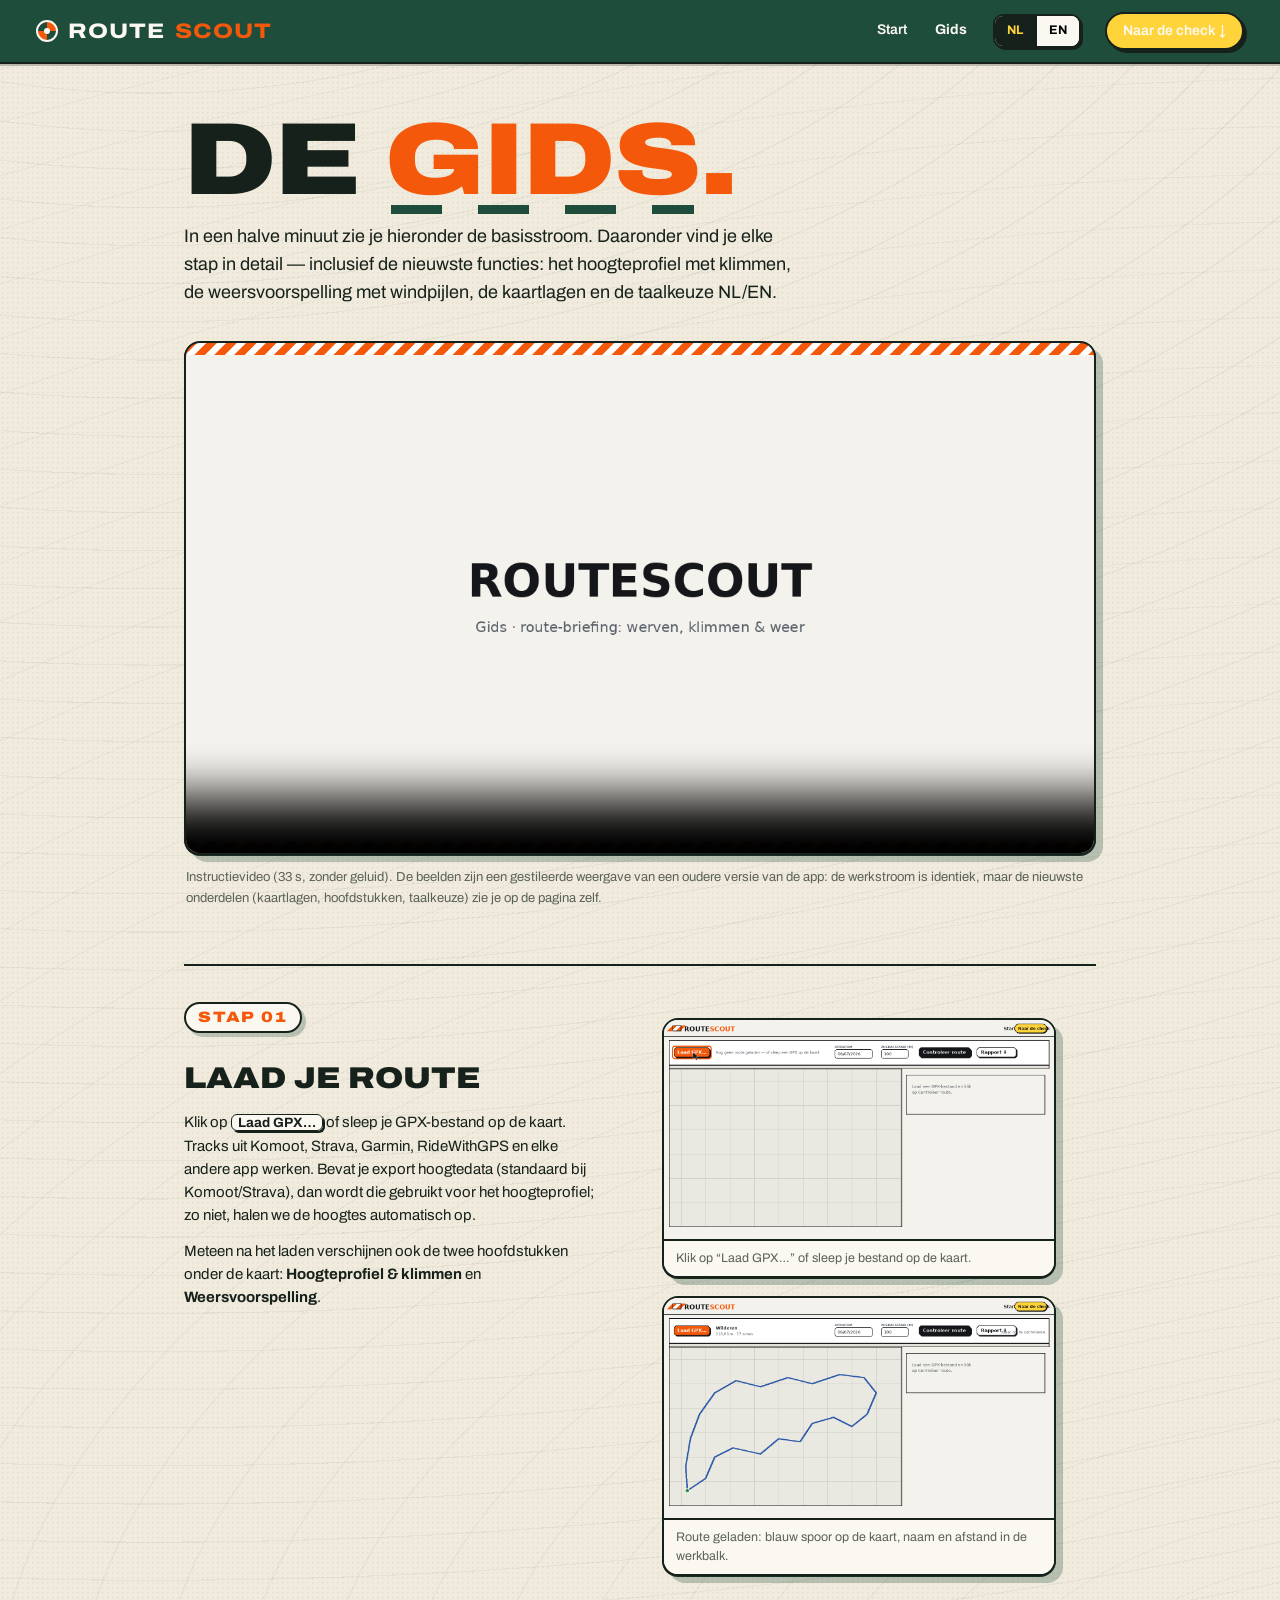
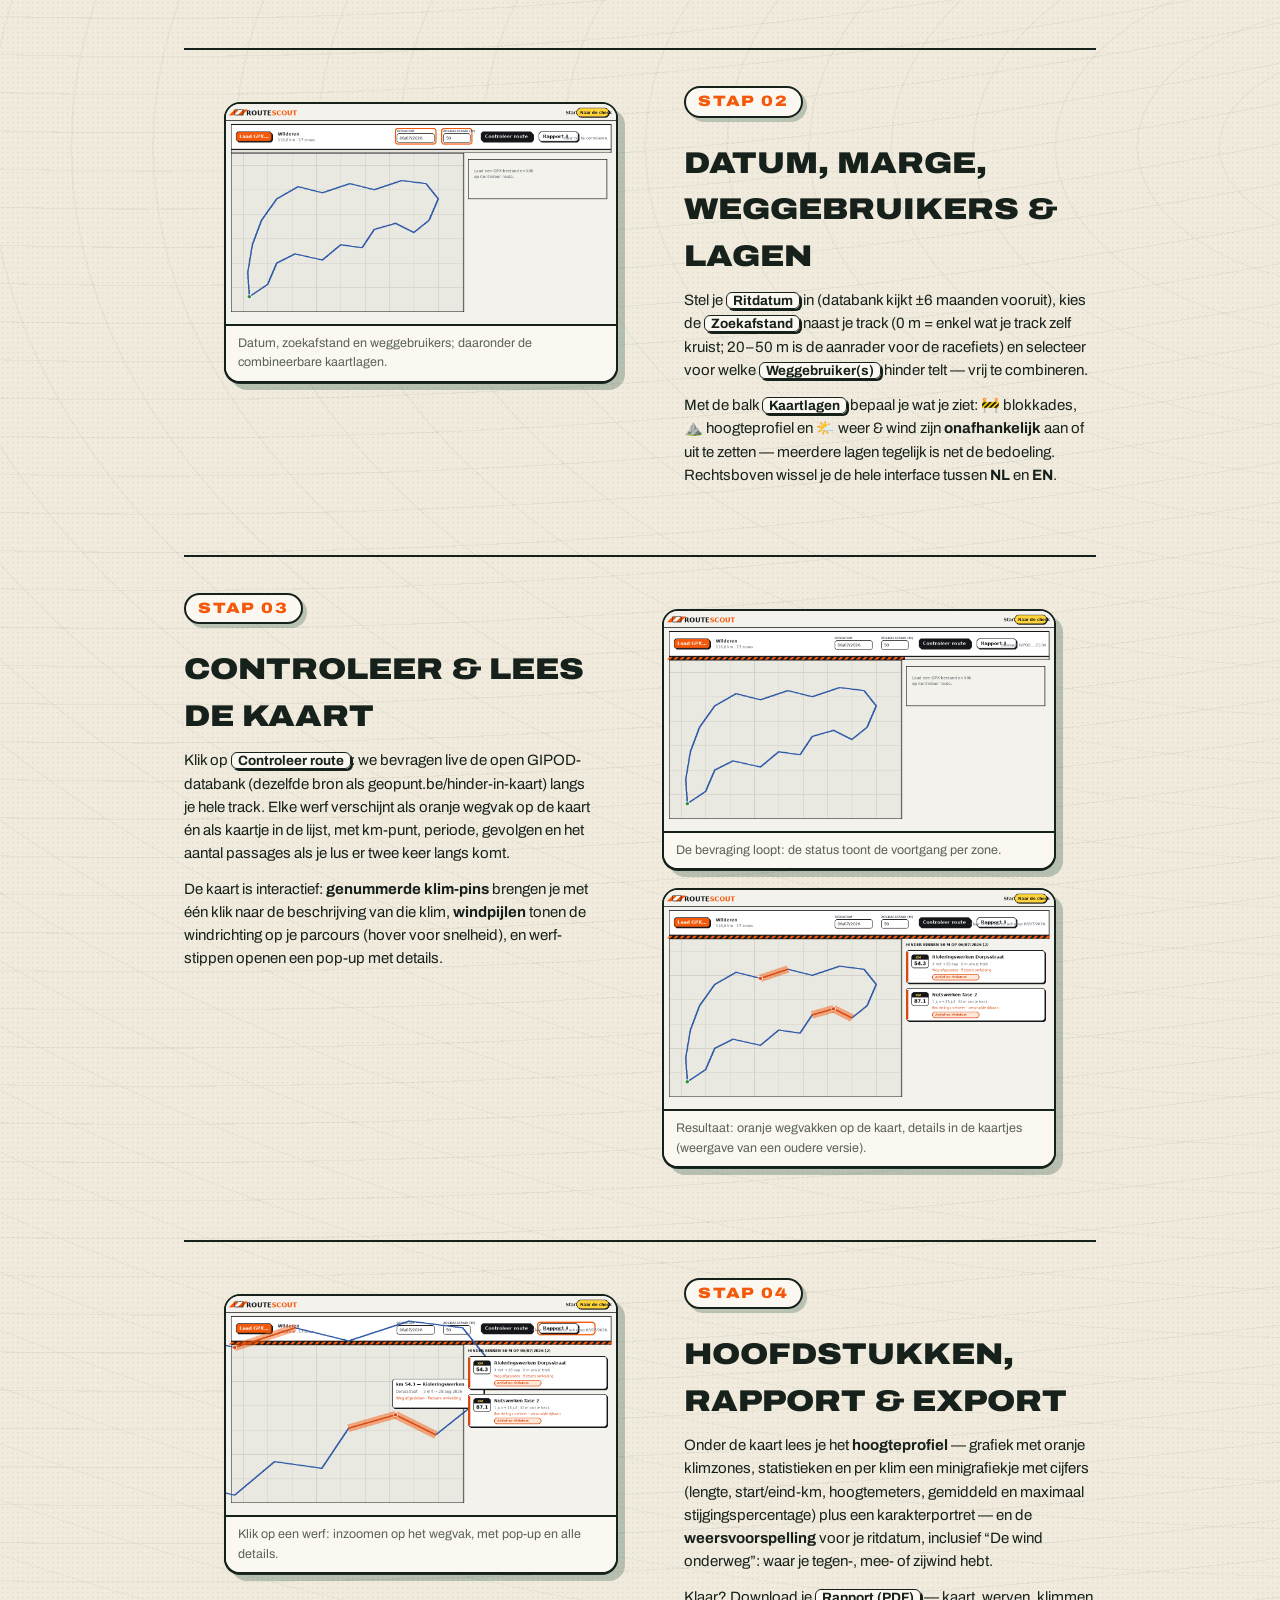
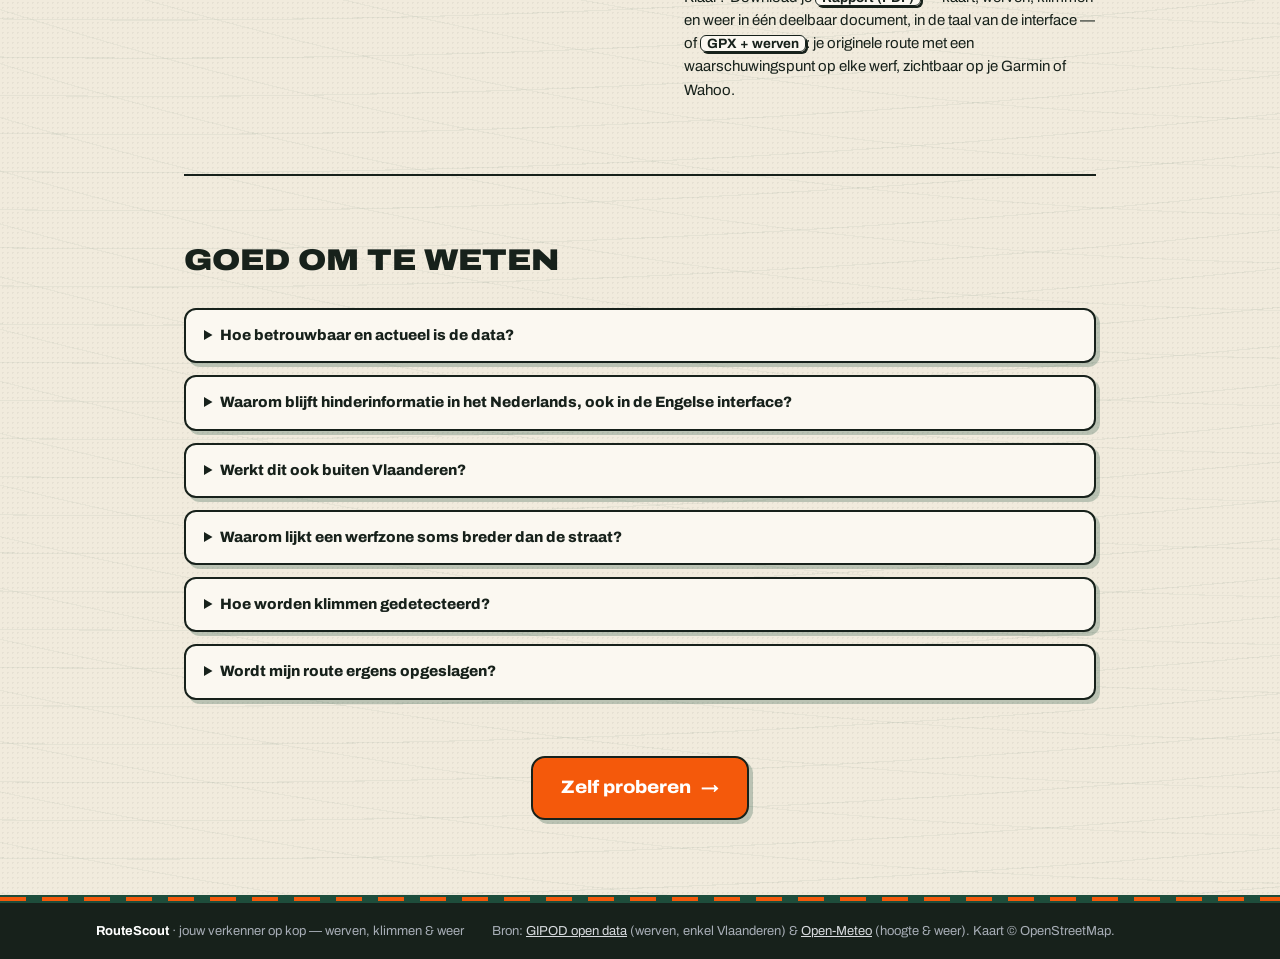
==== commit 9f8e5cb2: "Rebrand as RouteScout + 2026 trail redesign Rename Route Info → RouteScout across the entire app: pa" ====
--- a/gids.html
+++ b/gids.html
@@ -3,12 +3,12 @@
 <head>
 <meta charset="utf-8">
 <meta name="viewport" content="width=device-width, initial-scale=1">
-<title>Gids — Route Info</title>
-<meta name="description" content="Zo werkt Route Info: video, stap-voor-stapgids en veelgestelde vragen — in het Nederlands of Engels.">
-<link rel="icon" href="data:image/svg+xml,<svg xmlns='http://www.w3.org/2000/svg' viewBox='0 0 100 100'><text y='.9em' font-size='90'>🚴</text></svg>">
+<title>Gids — RouteScout</title>
+<meta name="description" content="Zo werkt RouteScout: video, stap-voor-stapgids en veelgestelde vragen — in het Nederlands of Engels.">
+<link rel="icon" href="data:image/svg+xml,<svg xmlns='http://www.w3.org/2000/svg' viewBox='0 0 100 100'><text y='.9em' font-size='90'>🧭</text></svg>">
 <link rel="preconnect" href="https://fonts.googleapis.com">
 <link href="https://fonts.googleapis.com/css2?family=Archivo:ital,wdth,wght@0,62..125,300..900&display=swap" rel="stylesheet">
-<link rel="stylesheet" href="css/style.css?v=23">
+<link rel="stylesheet" href="css/style.css?v=24">
 <style>
   .gids{max-width:1000px;margin:0 auto;padding:clamp(28px,4vw,56px) clamp(16px,4vw,44px)}
   .gids .mega{font-size:clamp(44px,8vw,110px)}
@@ -41,7 +41,7 @@
 <body>
 
 <nav class="topbar">
-  <span class="brand"><span class="brand-stripe"></span>ROUTE<em>&nbsp;INFO</em></span>
+  <span class="brand"><span class="brand-stripe"></span>ROUTE<em>SCOUT</em></span>
   <a class="navlink" href="index.html#hoe" data-i18n="navStart">Start</a>
   <a class="navlink" href="gids.html" aria-current="page"><b data-i18n="navGids">Gids</b></a>
   <div class="seg lang" role="group" aria-label="Taal / Language">
@@ -145,12 +145,12 @@
 <footer class="footer">
   <div class="barrier thin" aria-hidden="true"></div>
   <div class="footer-inner">
-    <span><b>Route Info</b> · <span data-i18n="footTag">route-briefing voor fietsers</span></span>
+    <span><b>RouteScout</b> · <span data-i18n="footTag">route-briefing voor fietsers</span></span>
     <span data-i18n-html="footSrc"></span>
   </div>
 </footer>
 
-<script src="js/i18n.js?v=23"></script>
-<script src="js/gids-i18n.js?v=23"></script>
+<script src="js/i18n.js?v=24"></script>
+<script src="js/gids-i18n.js?v=24"></script>
 </body>
 </html>
--- a/css/style.css
+++ b/css/style.css
@@ -1,51 +1,63 @@
 /* =========================================================
-   WERFALARM — hindercheck voor fietsroutes
-   Redesign 2026: tactile signage-brutalism
-   · typografie als architectuur (viewport-geschaalde variabele font)
-   · bento-grid met nette mobiele collapse
-   · harde offset-schaduwen, zichtbare randen, korrel
-   · functionele micro-interacties, scroll-reveals (CSS-only)
-   · dopamine-oranje op krijtwit, AA-contrast, reduced-motion-proof
+   ROUTESCOUT — route-briefing voor fietsers
+   Redesign 2026: "trail & terrain"
+   · cartografische esthetiek: topolijnen, gestippelde trailpaden,
+     waypoint-diamanten, kompas-badge (wayfinding-trend 2026)
+   · natuurpalet met signaalaccent: dennengroen + warm zand +
+     waymark-oranje ("earthy tech", dopamine met mate)
+   · zachte gelaagde diepte i.p.v. louter harde offsets (soft depth)
+   · expressieve variabele typografie, bento-grid, scroll-reveals
+   · matte korrel-textuur, AA-contrast, reduced-motion-proof
    ========================================================= */
 :root{
-  --chalk:#F4F2EC;           /* krijtwit (Cloud Dancer-achtig) */
-  --paper:#FFFFFF;
-  --ink:#141619;             /* asfalt-zwart */
-  --muted:#565E68;
-  --line:#141619;            /* randen = inkt: tactiel, geen grijs */
-  --soft:#E3E1D9;
-  --orange:#F4590B;          /* signalisatie, opgeschroefd */
+  --chalk:#F1EBDD;           /* warm zand */
+  --paper:#FBF8F1;           /* licht perkament */
+  --ink:#17211B;             /* dennen-zwart */
+  --muted:#5A6258;
+  --line:#17211B;
+  --soft:#E2DAC6;
+  --pine:#1E4D3B;            /* verkennersgroen */
+  --moss:#2F6B4F;
+  --orange:#F4590B;          /* waymark-oranje: het spoor dat je volgt */
   --orange-deep:#D9480F;
-  --orange-bg:#FFE8D9;
-  --yellow:#FFD43B;          /* veiligheidsgeel accent */
+  --orange-bg:#FBE3D2;
+  --yellow:#FFD43B;
   --route:#2F5AA8;
   --ok:#2B8A3E;
-  --shadow:6px 6px 0 var(--ink);       /* harde offset-schaduw */
-  --shadow-sm:4px 4px 0 var(--ink);
-  --radius:14px;
+  --shadow:7px 7px 0 rgba(30,77,59,.28), 0 1px 0 var(--ink);   /* zachte pine-offset */
+  --shadow-sm:4px 4px 0 rgba(30,77,59,.26);
+  --radius:16px;
   --font:"Archivo",system-ui,sans-serif;
 }
 *{box-sizing:border-box}
 html{scroll-behavior:smooth}
 body{margin:0;font-family:var(--font);color:var(--ink);background:var(--chalk);line-height:1.55;
-  /* subtiele korrel: tactiel, ~0 bytes extra */
-  background-image:radial-gradient(rgba(20,22,25,.05) 1px, transparent 1px);
-  background-size:5px 5px}
+  /* korrel + heel lichte topografische contourlijnen (cartografie-motief) */
+  background-image:
+    radial-gradient(rgba(23,33,27,.05) 1px, transparent 1px),
+    repeating-radial-gradient(ellipse 900px 520px at 12% -6%, transparent 0 64px, rgba(30,77,59,.055) 64px 66px),
+    repeating-radial-gradient(ellipse 1100px 640px at 108% 42%, transparent 0 80px, rgba(30,77,59,.045) 80px 82px);
+  background-size:5px 5px, auto, auto}
 a{color:inherit}
 ::selection{background:var(--orange);color:#fff}
 :focus-visible{outline:3px solid var(--route);outline-offset:2px}
 
 /* ---------- barrier / nadar-motief ---------- */
-.barrier{height:14px;background:repeating-linear-gradient(-45deg,var(--orange) 0 18px,#fff 18px 36px)}
+.barrier{height:14px;background:
+  repeating-linear-gradient(90deg,var(--orange) 0 26px,transparent 26px 42px) center/100% 4px no-repeat,
+  var(--pine)}
 .barrier.thin{height:8px}
 
 /* =========================== TOPBAR =========================== */
 .topbar{position:sticky;top:0;z-index:1200;display:flex;align-items:center;gap:24px;
-  padding:14px clamp(16px,4vw,44px);background:color-mix(in srgb,var(--chalk) 82%,transparent);
-  backdrop-filter:blur(10px);border-bottom:2px solid var(--ink)}
+  background:var(--pine);color:var(--paper);padding:12px clamp(16px,3vw,36px);border-bottom:2px solid var(--ink);
+  box-shadow:0 2px 0 rgba(23,33,27,.25)}
 .brand{font-weight:800;font-stretch:118%;font-size:21px;letter-spacing:.05em;display:flex;align-items:center;gap:10px;margin-right:auto}
 .brand em{font-style:normal;color:var(--orange)}
-.brand-stripe{width:26px;height:16px;background:repeating-linear-gradient(-45deg,var(--orange) 0 6px,#fff 6px 12px);border:2px solid var(--ink);border-radius:4px}
+.topbar .navlink{color:var(--paper)}
+.brand-stripe{width:22px;height:22px;border:2px solid var(--paper);border-radius:50%;position:relative;flex:0 0 auto;
+  background:conic-gradient(var(--orange) 0 25%, transparent 25% 50%, var(--orange) 50% 75%, transparent 75%)}
+.brand-stripe::after{content:"";position:absolute;inset:6px;background:var(--paper);border-radius:50%}
 .navlink{font-size:14px;font-weight:600;text-decoration:none;padding:6px 2px;border-bottom:2px solid transparent;transition:border-color .15s}
 .navlink:hover{border-color:var(--orange)}
 .navlink-cta{border:2px solid var(--ink);border-radius:99px;padding:6px 16px;background:var(--yellow);box-shadow:3px 3px 0 var(--ink);transition:transform .12s,box-shadow .12s}
@@ -71,7 +83,7 @@
 .hero-note{font-size:13px;color:var(--muted);margin:0;line-height:1.5}
 
 /* =========================== MARQUEE (kinetische typografie) =========================== */
-.marquee{overflow:hidden;background:var(--ink);color:var(--chalk);border-block:2px solid var(--ink);padding:10px 0}
+.marquee{overflow:hidden;background:var(--pine);color:var(--paper);border-block:2px solid var(--ink);padding:10px 0}
 .marquee-track{display:flex;width:max-content;animation:scroll 26s linear infinite}
 .marquee span{font-weight:800;font-stretch:115%;font-size:17px;letter-spacing:.14em;white-space:nowrap;padding-right:1em}
 .marquee span::selection{background:var(--yellow);color:var(--ink)}
@@ -85,7 +97,7 @@
 .bento{display:grid;gap:16px;grid-template-columns:repeat(6,1fr)}
 .cell{background:var(--paper);border:2px solid var(--ink);border-radius:var(--radius);
   padding:22px;box-shadow:var(--shadow);transition:transform .15s,box-shadow .15s}
-.cell:hover{transform:translate(-2px,-2px);box-shadow:8px 8px 0 var(--ink)}
+.cell:hover{transform:translate(-2px,-2px);box-shadow:10px 10px 0 rgba(30,77,59,.32), 0 1px 0 var(--ink)}
 .cell-step{grid-column:span 2}
 .cell-stat{grid-column:span 2;display:flex;flex-direction:column;justify-content:flex-end;min-height:150px}
 .cell-live{grid-column:span 2;position:relative}
@@ -184,12 +196,13 @@
 
 /* hoofdstukken onder de kaart (spiegel van het PDF-rapport) */
 .chapter{margin-top:26px}
-.chap-banner{display:flex;align-items:center;gap:0;background:var(--ink);border:2px solid var(--ink);
+.chap-banner{display:flex;align-items:center;gap:0;background:var(--pine);border:2px solid var(--ink);
   border-radius:var(--radius) var(--radius) 0 0;overflow:hidden}
 .chap-icon{flex:0 0 auto;width:54px;height:54px;display:grid;place-items:center;font-size:26px;background:var(--orange)}
 .chap-banner h2{margin:0;padding:0 18px;font-weight:900;font-stretch:118%;font-size:clamp(20px,3vw,30px);
   letter-spacing:.02em;color:#fff;text-transform:uppercase}
-.chap-stripe{height:10px;background:repeating-linear-gradient(-45deg,var(--orange) 0 14px,#fff 14px 28px);border-inline:2px solid var(--ink)}
+.chap-stripe{height:10px;border-inline:2px solid var(--ink);background:
+  repeating-linear-gradient(90deg,var(--orange) 0 22px,transparent 22px 36px) center/100% 4px no-repeat,var(--paper)}
 .chap-body{background:var(--paper);border:2px solid var(--ink);border-top:none;
   border-radius:0 0 var(--radius) var(--radius);box-shadow:var(--shadow);padding:18px}
 .profchart-box{border:2px solid var(--ink);border-radius:10px;overflow:hidden;background:var(--chalk)}
@@ -278,3 +291,24 @@
   .strip-tick{transition:none}
   .btn,.card,.cell,.navlink-cta,.bar i{transition:none}
 }
+
+
+/* ---------- RouteScout 2026: trail-accenten ---------- */
+/* gestippeld "spoor" onder het accentwoord, met waypoint-diamant */
+.mega .hl{position:relative;color:var(--orange)}
+.mega .hl::after{content:"";position:absolute;left:2%;right:2%;bottom:.02em;height:.09em;
+  background:repeating-linear-gradient(90deg,var(--pine) 0 .5em,transparent .5em .85em)}
+/* draaiende kompas-badge (sticker/badge-trend), CSS/SVG-only */
+.scout-badge{position:relative;flex:0 0 auto;width:clamp(96px,11vw,150px);aspect-ratio:1;align-self:center}
+.scout-badge svg{width:100%;height:100%;animation:spin 26s linear infinite}
+.scout-badge .needle{position:absolute;inset:0;display:grid;place-items:center;font-size:clamp(30px,4vw,48px)}
+@keyframes spin{to{transform:rotate(360deg)}}
+@media (prefers-reduced-motion:reduce){.scout-badge svg{animation:none}}
+/* sectietitels krijgen een klein trail-ornament */
+.section-title::after{content:"";display:block;width:120px;height:4px;margin-top:10px;
+  background:repeating-linear-gradient(90deg,var(--orange) 0 14px,transparent 14px 24px)}
+/* knoppen: pine als donkere variant */
+.btn-dark{background:var(--pine)}
+.btn-dark:hover:not(:disabled){background:var(--moss)}
+/* layer-balk en strip op perkament */
+.layers{background:var(--paper)}
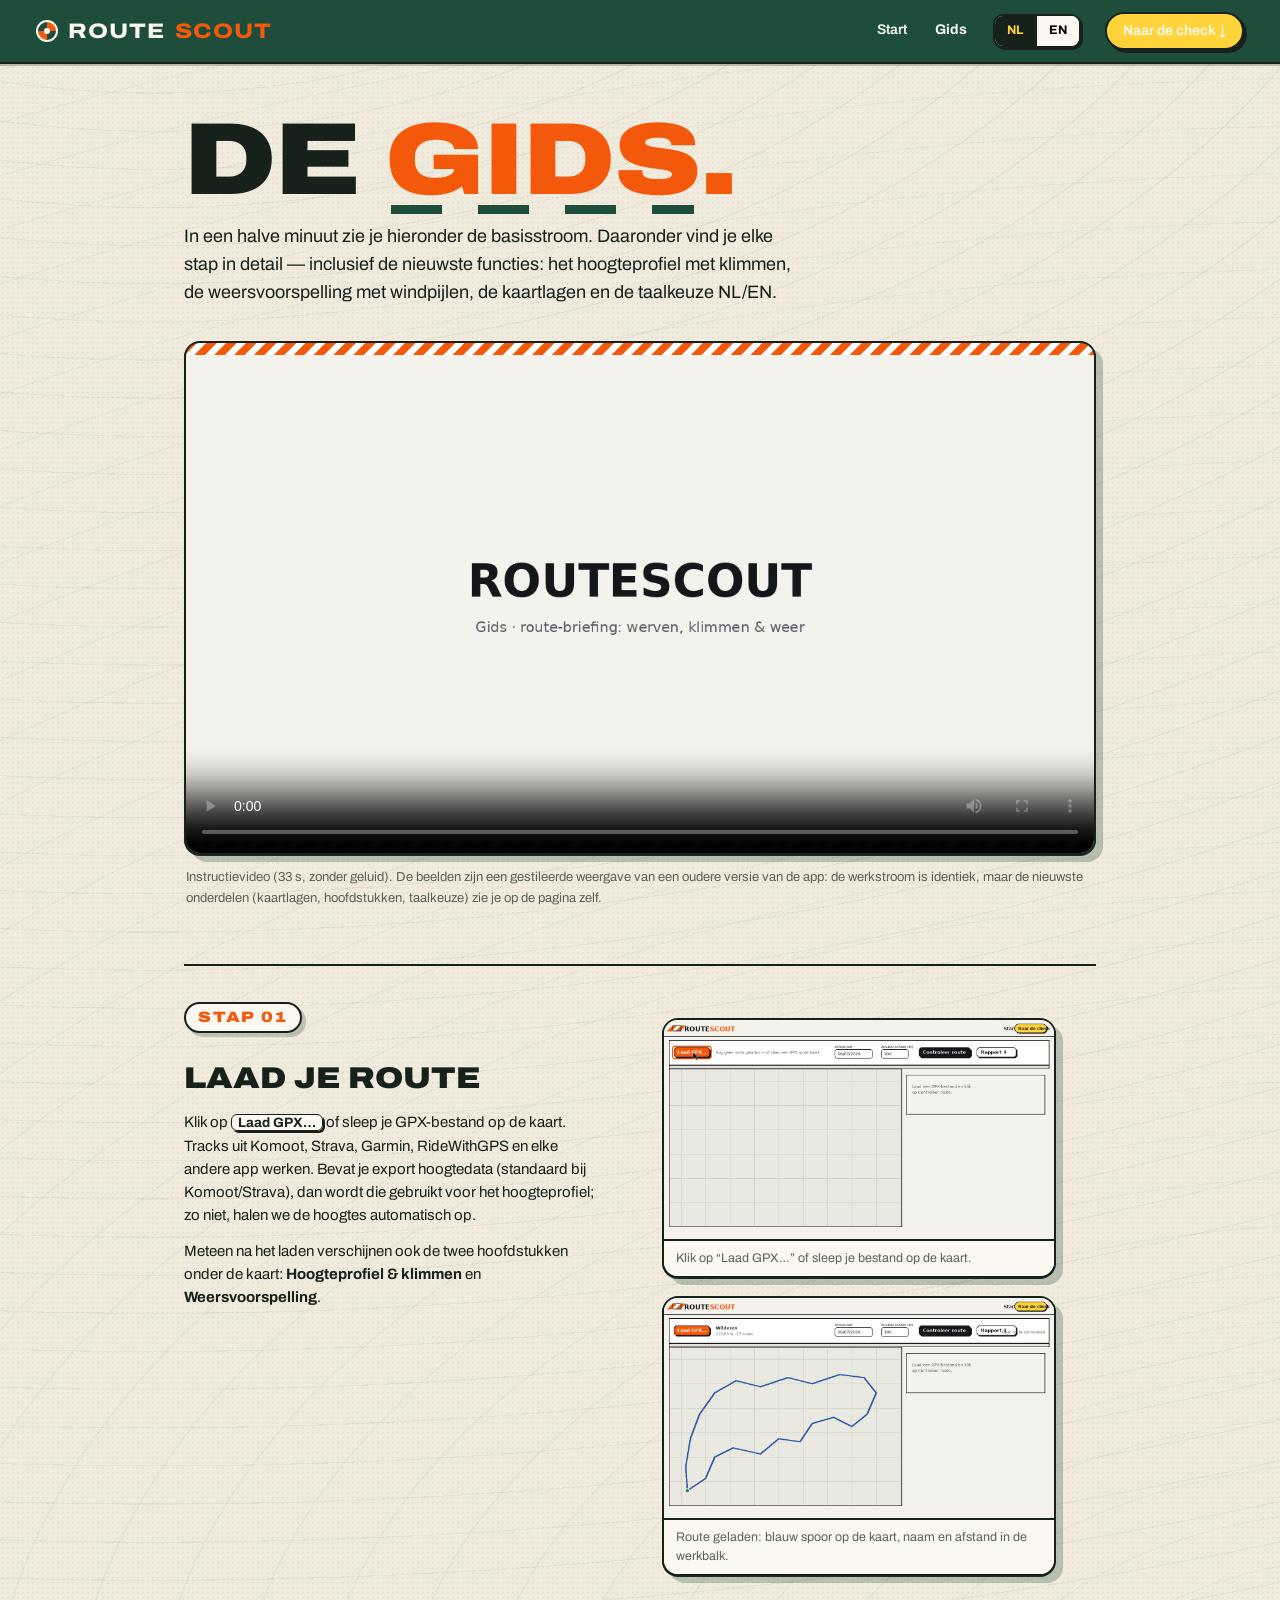
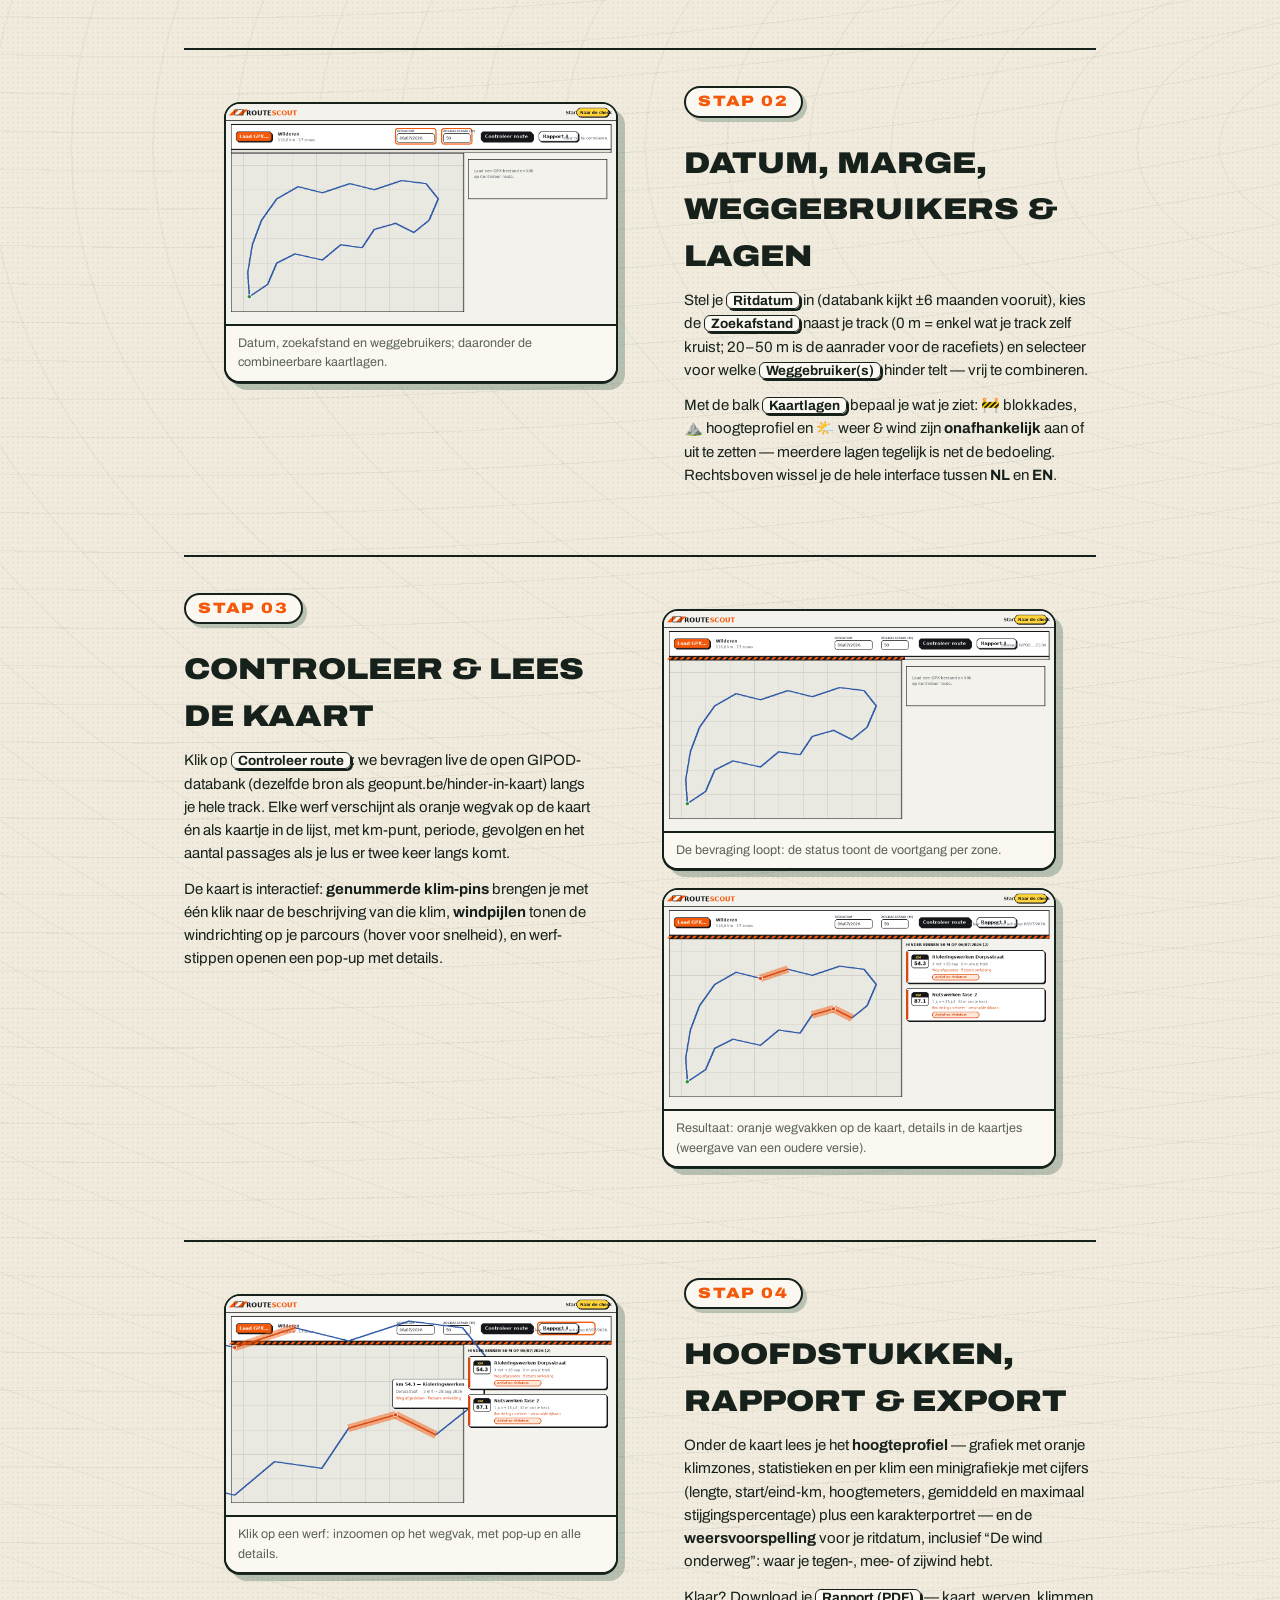
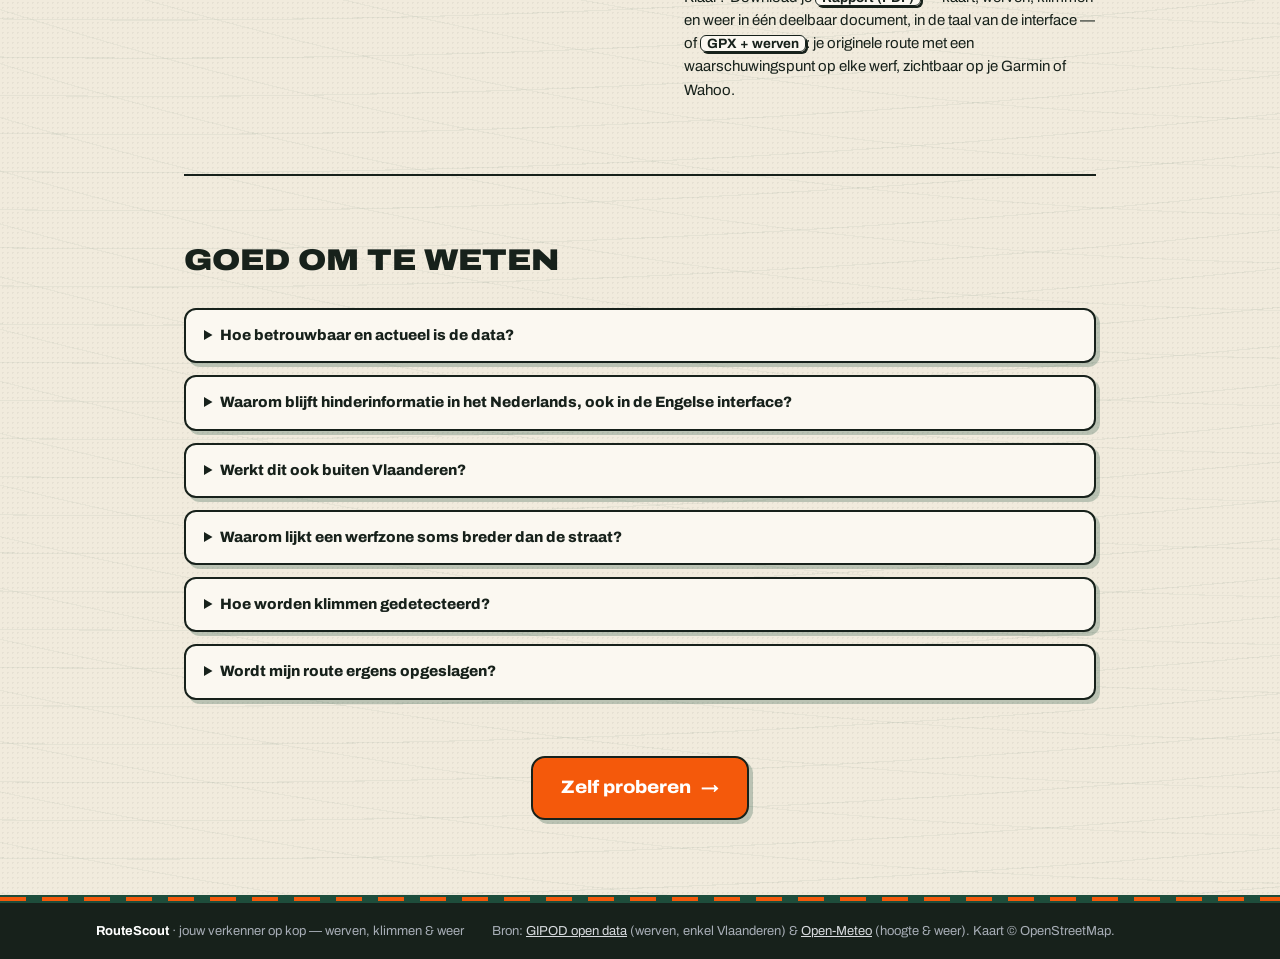
==== commit 2153c23b: "Fix report i18n, PDF style, wind arrows, icons Fix five issues across report generation, map renderi" ====
--- a/gids.html
+++ b/gids.html
@@ -8,7 +8,7 @@
 <link rel="icon" href="data:image/svg+xml,<svg xmlns='http://www.w3.org/2000/svg' viewBox='0 0 100 100'><text y='.9em' font-size='90'>🧭</text></svg>">
 <link rel="preconnect" href="https://fonts.googleapis.com">
 <link href="https://fonts.googleapis.com/css2?family=Archivo:ital,wdth,wght@0,62..125,300..900&display=swap" rel="stylesheet">
-<link rel="stylesheet" href="css/style.css?v=24">
+<link rel="stylesheet" href="css/style.css?v=25">
 <style>
   .gids{max-width:1000px;margin:0 auto;padding:clamp(28px,4vw,56px) clamp(16px,4vw,44px)}
   .gids .mega{font-size:clamp(44px,8vw,110px)}
@@ -150,7 +150,7 @@
   </div>
 </footer>
 
-<script src="js/i18n.js?v=24"></script>
-<script src="js/gids-i18n.js?v=24"></script>
+<script src="js/i18n.js?v=25"></script>
+<script src="js/gids-i18n.js?v=25"></script>
 </body>
 </html>
--- a/css/style.css
+++ b/css/style.css
@@ -312,3 +312,8 @@
 .btn-dark:hover:not(:disabled){background:var(--moss)}
 /* layer-balk en strip op perkament */
 .layers{background:var(--paper)}
+
+/* FIX 4: weericonen */
+.weather-head{grid-column:1/-1;display:flex;align-items:center;gap:14px}
+.weather-ico{font-size:44px;line-height:1;filter:drop-shadow(2px 2px 0 rgba(30,77,59,.25))}
+.weather-card .w-ico{display:inline-block;width:1.6em;font-size:17px}
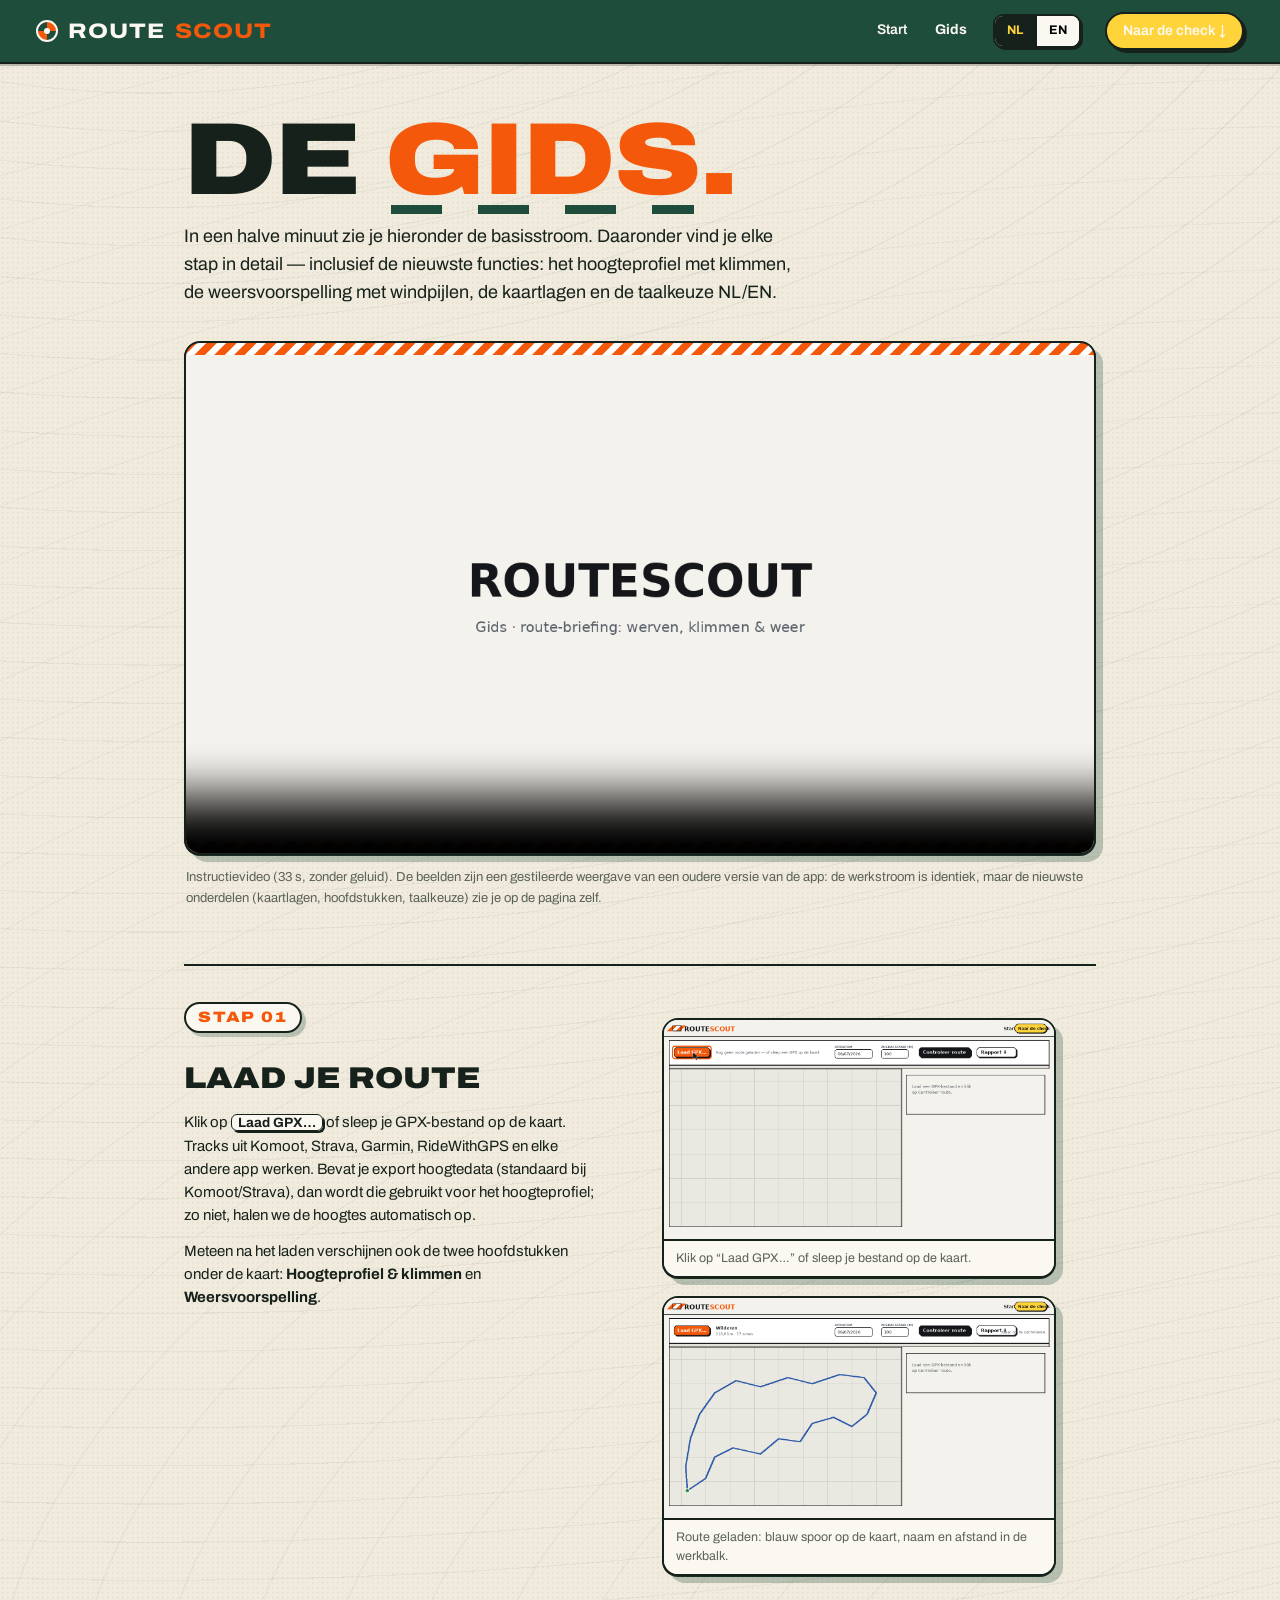
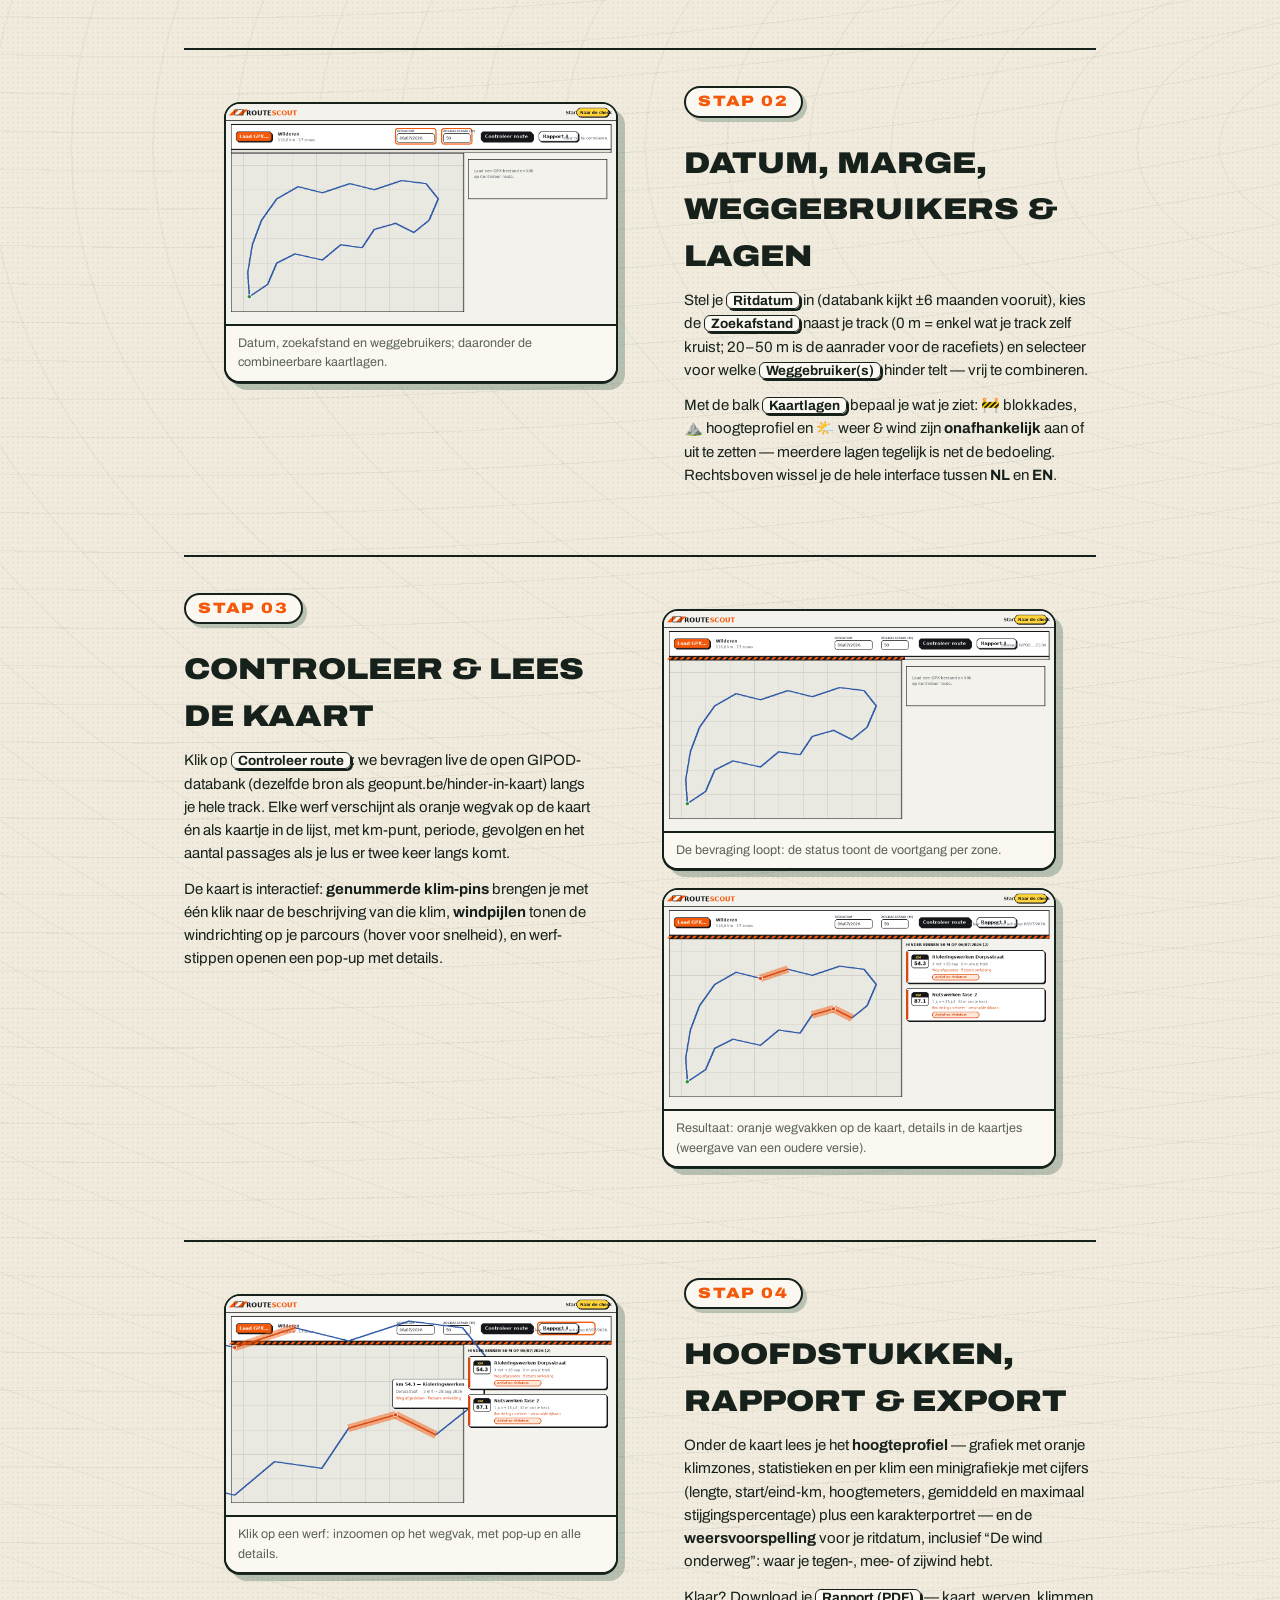
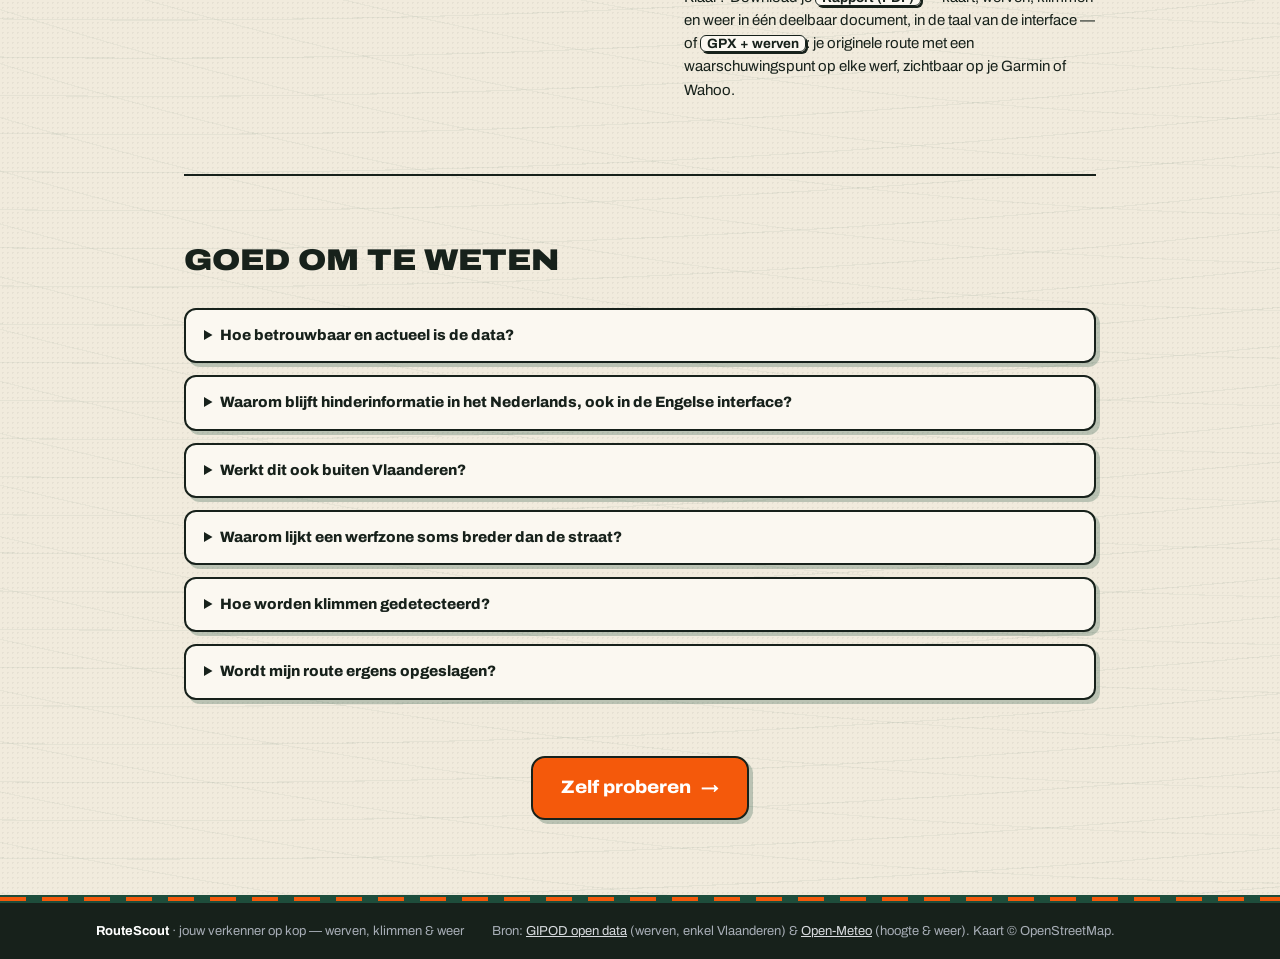
==== commit b72307bc: "Update to fix icons Update the issue with icons not shown in the weather forecast" ====
--- a/gids.html
+++ b/gids.html
@@ -8,7 +8,7 @@
 <link rel="icon" href="data:image/svg+xml,<svg xmlns='http://www.w3.org/2000/svg' viewBox='0 0 100 100'><text y='.9em' font-size='90'>🧭</text></svg>">
 <link rel="preconnect" href="https://fonts.googleapis.com">
 <link href="https://fonts.googleapis.com/css2?family=Archivo:ital,wdth,wght@0,62..125,300..900&display=swap" rel="stylesheet">
-<link rel="stylesheet" href="css/style.css?v=25">
+<link rel="stylesheet" href="css/style.css?v=26">
 <style>
   .gids{max-width:1000px;margin:0 auto;padding:clamp(28px,4vw,56px) clamp(16px,4vw,44px)}
   .gids .mega{font-size:clamp(44px,8vw,110px)}
@@ -150,7 +150,7 @@
   </div>
 </footer>
 
-<script src="js/i18n.js?v=25"></script>
-<script src="js/gids-i18n.js?v=25"></script>
+<script src="js/i18n.js?v=26"></script>
+<script src="js/gids-i18n.js?v=26"></script>
 </body>
 </html>
